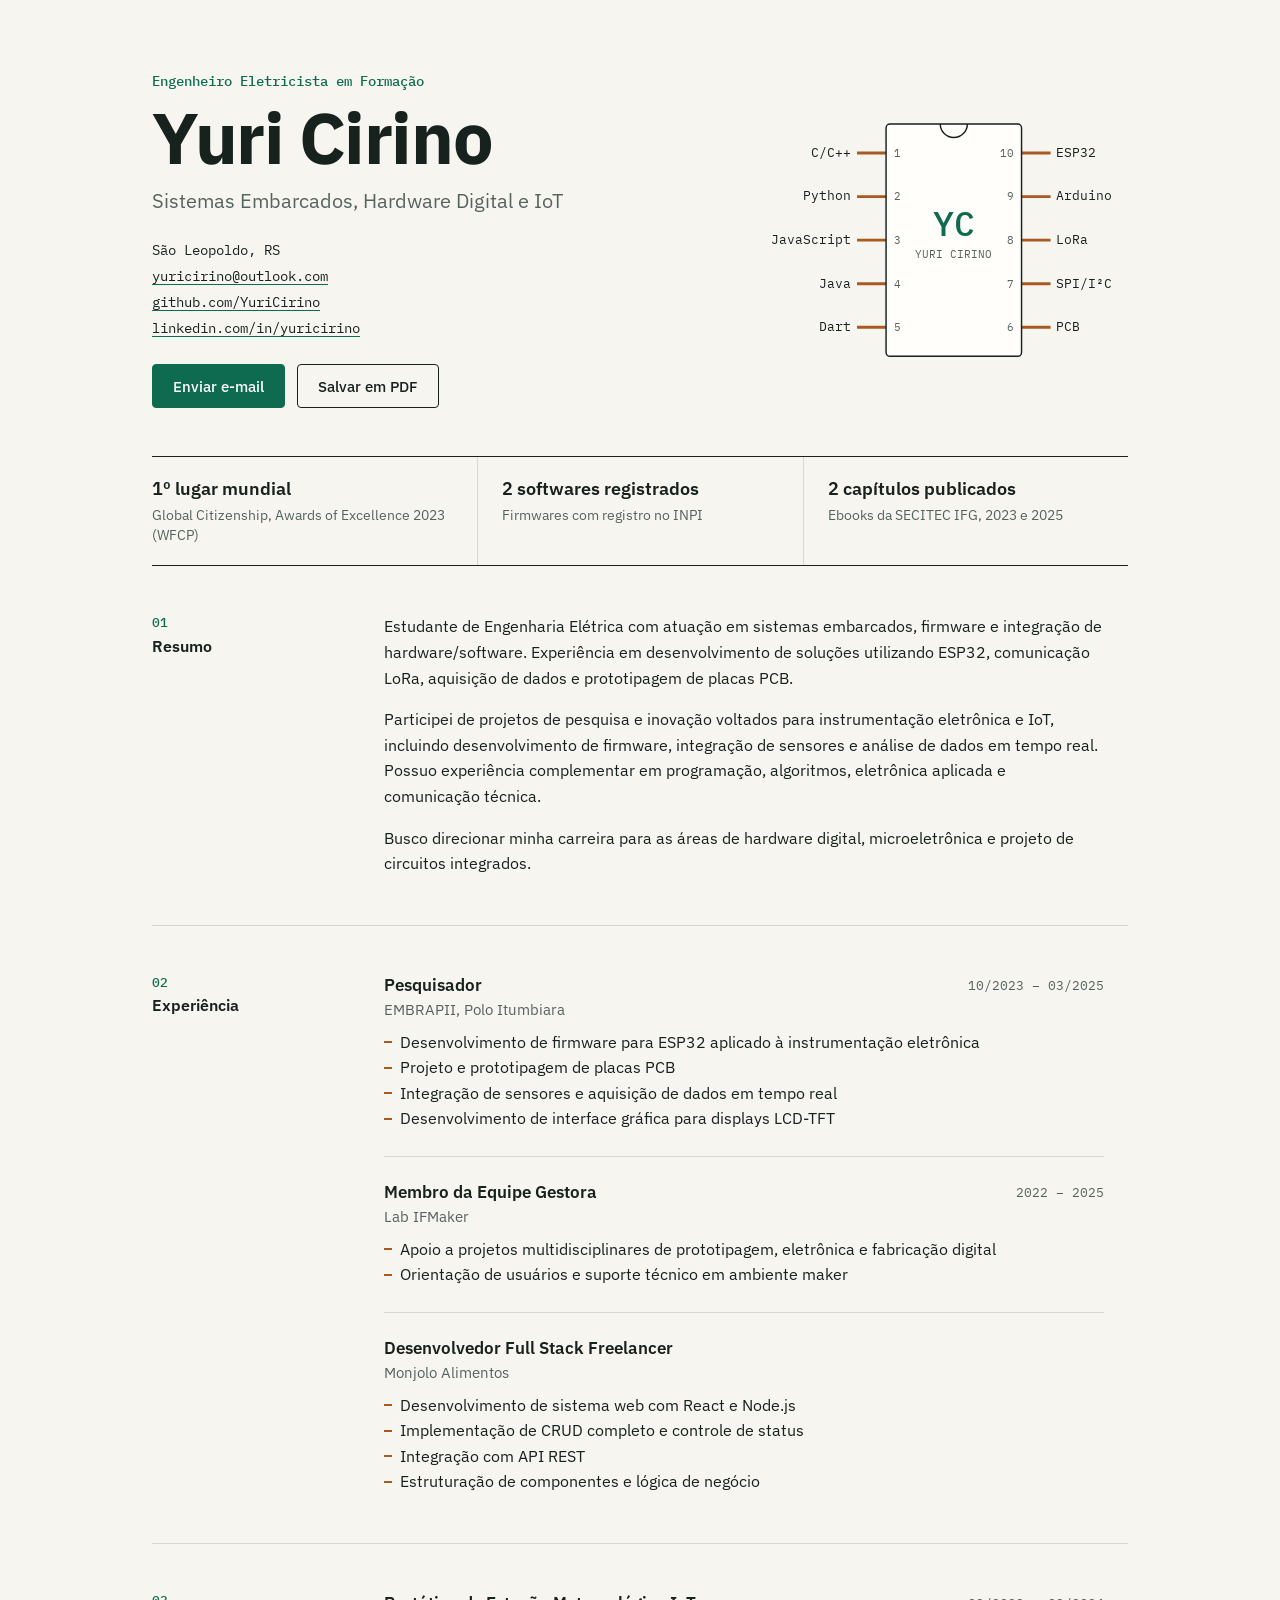
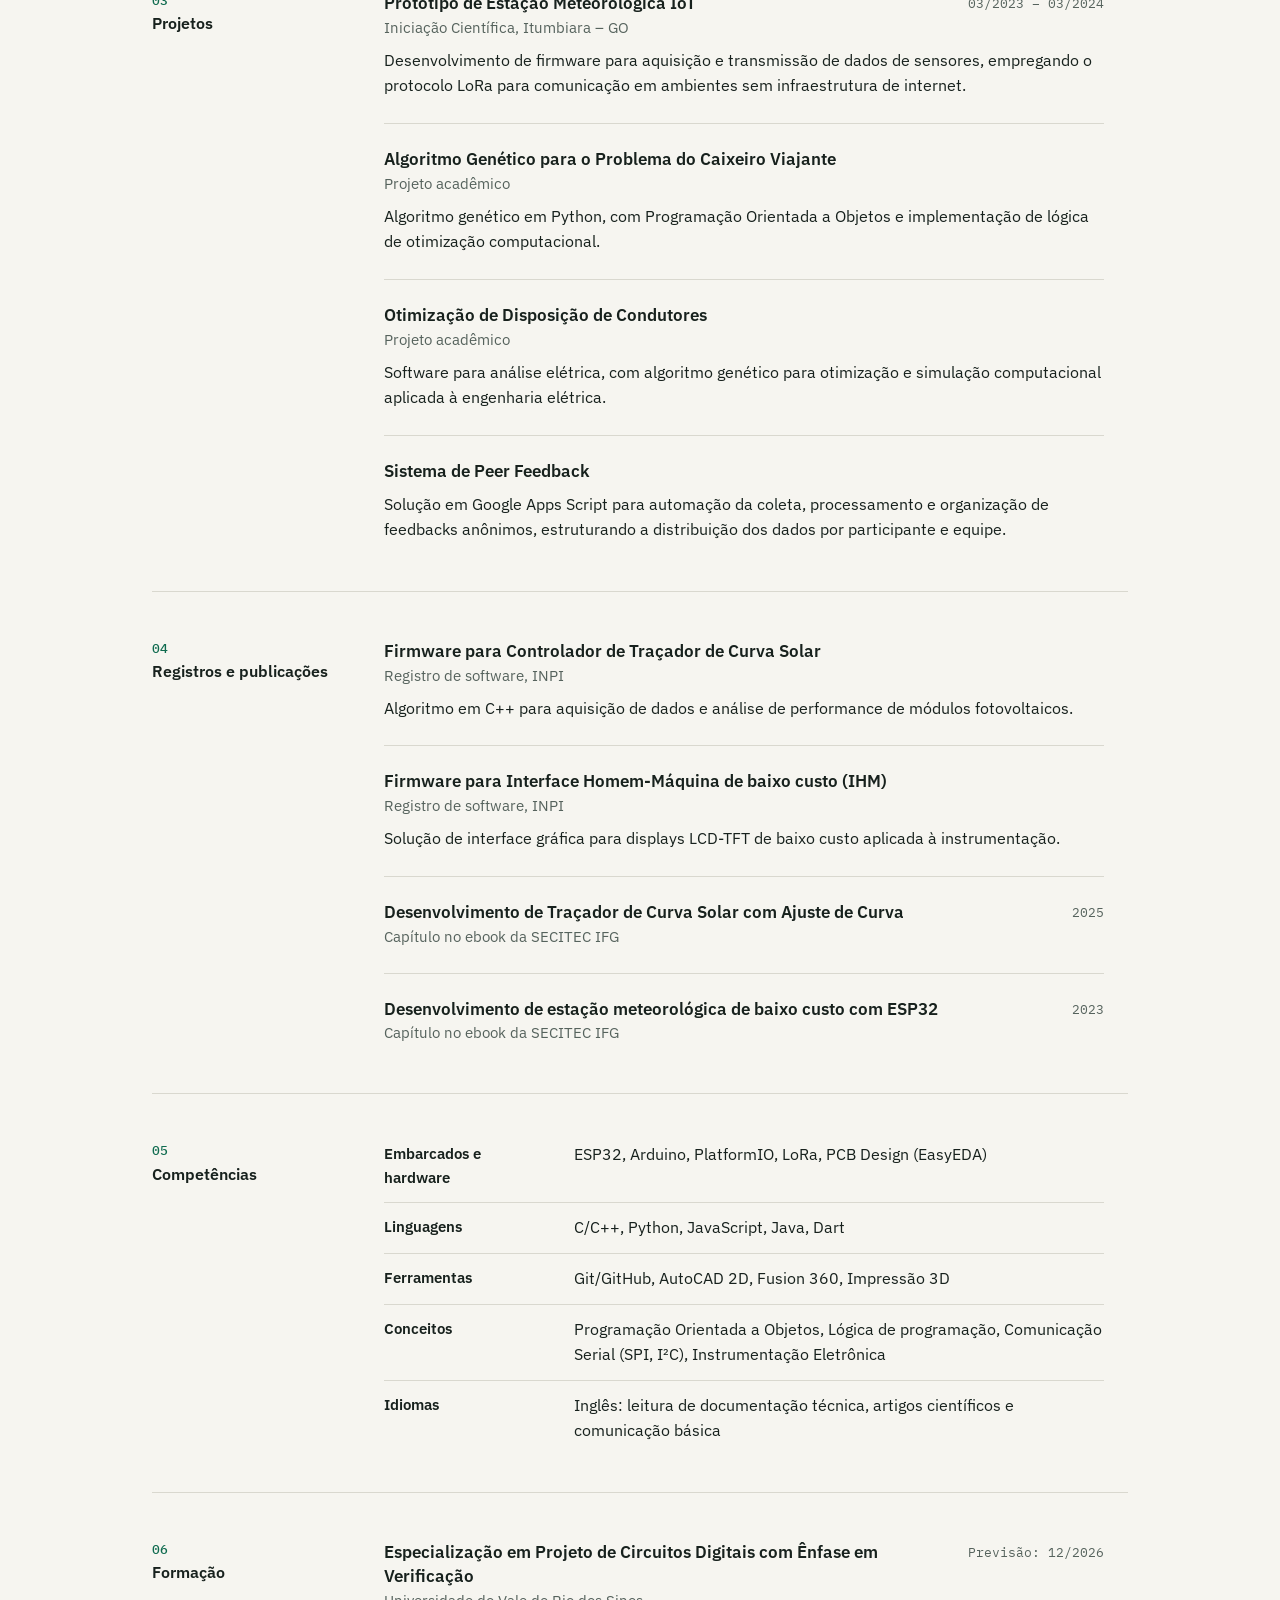
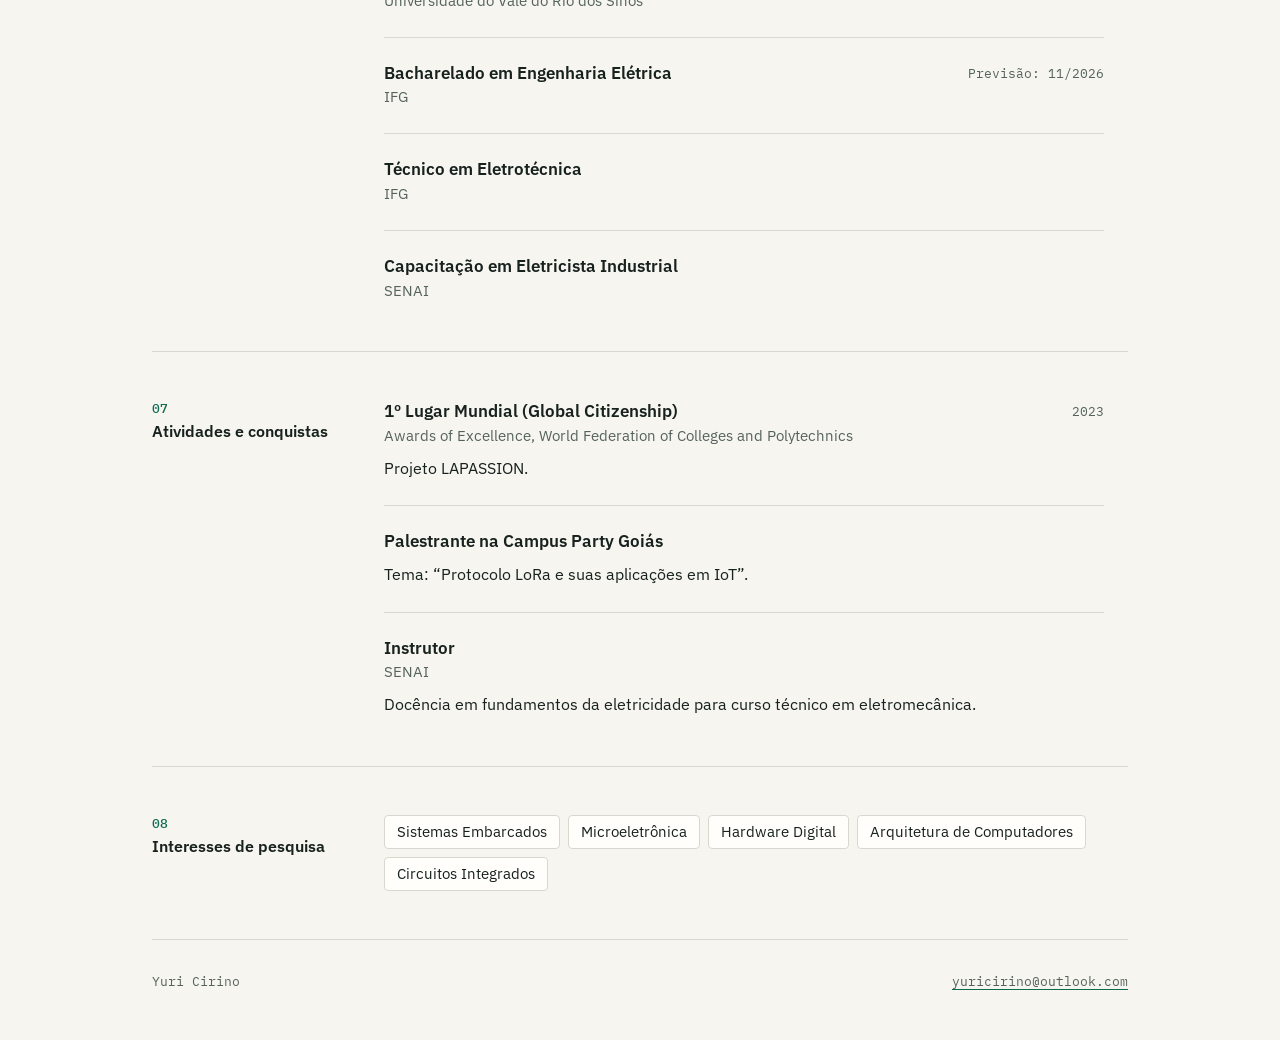
==== index.html @ 248b2b1c "Cria o currículo online Co-Authored-By: Claude Opus 5.5 <noreply@anthropic.com>" ====
<!doctype html>
<html lang="pt-BR">
<head>
  <meta charset="utf-8">
  <meta name="viewport" content="width=device-width, initial-scale=1">
  <title>Yuri Cirino | Sistemas Embarcados e Hardware Digital</title>
  <meta name="description" content="Currículo de Yuri Cirino, engenheiro eletricista em formação com atuação em sistemas embarcados, firmware, IoT e hardware digital.">
  <link rel="canonical" href="https://yuricirino.com.br/">
  <meta property="og:type" content="profile">
  <meta property="og:locale" content="pt_BR">
  <meta property="og:url" content="https://yuricirino.com.br/">
  <meta property="og:title" content="Yuri Cirino | Sistemas Embarcados e Hardware Digital">
  <meta property="og:description" content="Engenheiro eletricista em formação com atuação em sistemas embarcados, firmware, IoT e hardware digital.">
  <meta name="theme-color" content="#f6f5f0" media="(prefers-color-scheme: light)">
  <meta name="theme-color" content="#101614" media="(prefers-color-scheme: dark)">
  <link rel="icon" href="data:image/svg+xml,%3Csvg xmlns='http://www.w3.org/2000/svg' viewBox='0 0 32 32'%3E%3Crect width='32' height='32' rx='6' fill='%230f6b4f'/%3E%3Ctext x='16' y='22' font-family='monospace' font-size='16' font-weight='700' text-anchor='middle' fill='%23fff'%3EYC%3C/text%3E%3C/svg%3E">
  <link rel="preconnect" href="https://fonts.googleapis.com">
  <link rel="preconnect" href="https://fonts.gstatic.com" crossorigin>
  <link href="https://fonts.googleapis.com/css2?family=IBM+Plex+Mono:wght@400;500&family=IBM+Plex+Sans:wght@400;500;600;700&display=swap" rel="stylesheet">
  <link rel="stylesheet" href="styles.css">
  <script type="application/ld+json">
  {
    "@context": "https://schema.org",
    "@type": "Person",
    "name": "Yuri Cirino",
    "url": "https://yuricirino.com.br/",
    "email": "mailto:yuricirino@outlook.com",
    "jobTitle": "Engenheiro Eletricista em Formação",
    "address": { "@type": "PostalAddress", "addressLocality": "São Leopoldo", "addressRegion": "RS", "addressCountry": "BR" },
    "sameAs": ["https://github.com/YuriCirino", "https://www.linkedin.com/in/yuricirino/"],
    "knowsAbout": ["Sistemas Embarcados", "Firmware", "IoT", "Hardware Digital", "Microeletrônica"]
  }
  </script>
</head>
<body>
  <div class="page">
    <header class="hero">
      <div class="hero-text">
        <p class="eyebrow">Engenheiro Eletricista em Formação</p>
        <h1>Yuri Cirino</h1>
        <p class="focus">Sistemas Embarcados, Hardware Digital e IoT</p>
        <ul class="contact">
          <li>São Leopoldo, RS</li>
          <li><a href="mailto:yuricirino@outlook.com">yuricirino@outlook.com</a></li>
          <li><a href="https://github.com/YuriCirino">github.com/YuriCirino</a></li>
          <li><a href="https://www.linkedin.com/in/yuricirino/">linkedin.com/in/yuricirino</a></li>
        </ul>
        <div class="actions">
          <a class="btn btn-primary" href="mailto:yuricirino@outlook.com">Enviar e-mail</a>
          <button class="btn" type="button" onclick="window.print()">Salvar em PDF</button>
        </div>
      </div>

      <svg class="pinout" viewBox="-12 0 372 300" role="img" aria-label="Desenho de um circuito integrado cujos pinos são as principais tecnologias: C/C++, Python, JavaScript, Java, Dart, ESP32, Arduino, LoRa, SPI/I2C e PCB.">
        <g class="pins">
          <path d="M80 60h30M80 105h30M80 150h30M80 195h30M80 240h30M250 60h30M250 105h30M250 150h30M250 195h30M250 240h30"/>
        </g>
        <rect class="package" x="110" y="30" width="140" height="240" rx="4"/>
        <path class="notch" d="M166 30a14 14 0 0 0 28 0"/>
        <g class="pin-no">
          <text x="118" y="64">1</text><text x="118" y="109">2</text><text x="118" y="154">3</text><text x="118" y="199">4</text><text x="118" y="244">5</text>
          <text x="242" y="64" text-anchor="end">10</text><text x="242" y="109" text-anchor="end">9</text><text x="242" y="154" text-anchor="end">8</text><text x="242" y="199" text-anchor="end">7</text><text x="242" y="244" text-anchor="end">6</text>
        </g>
        <g class="pin-label" text-anchor="end">
          <text x="74" y="64">C/C++</text><text x="74" y="109">Python</text><text x="74" y="154">JavaScript</text><text x="74" y="199">Java</text><text x="74" y="244">Dart</text>
        </g>
        <g class="pin-label">
          <text x="286" y="64">ESP32</text><text x="286" y="109">Arduino</text><text x="286" y="154">LoRa</text><text x="286" y="199">SPI/I²C</text><text x="286" y="244">PCB</text>
        </g>
        <text class="chip-mark" x="180" y="146" text-anchor="middle">YC</text>
        <text class="chip-sub" x="180" y="168" text-anchor="middle">YURI CIRINO</text>
      </svg>
    </header>

    <ul class="highlights">
      <li><strong>1º lugar mundial</strong><span>Global Citizenship, Awards of Excellence 2023 (WFCP)</span></li>
      <li><strong>2 softwares registrados</strong><span>Firmwares com registro no INPI</span></li>
      <li><strong>2 capítulos publicados</strong><span>Ebooks da SECITEC IFG, 2023 e 2025</span></li>
    </ul>

    <main>
      <section>
        <h2><span>01</span>Resumo</h2>
        <div class="body prose">
          <p>Estudante de Engenharia Elétrica com atuação em sistemas embarcados, firmware e integração de hardware/software. Experiência em desenvolvimento de soluções utilizando ESP32, comunicação LoRa, aquisição de dados e prototipagem de placas PCB.</p>
          <p>Participei de projetos de pesquisa e inovação voltados para instrumentação eletrônica e IoT, incluindo desenvolvimento de firmware, integração de sensores e análise de dados em tempo real. Possuo experiência complementar em programação, algoritmos, eletrônica aplicada e comunicação técnica.</p>
          <p>Busco direcionar minha carreira para as áreas de hardware digital, microeletrônica e projeto de circuitos integrados.</p>
        </div>
      </section>

      <section>
        <h2><span>02</span>Experiência</h2>
        <div class="body">
          <article class="item">
            <div class="item-head"><h3>Pesquisador</h3><p class="org">EMBRAPII, Polo Itumbiara</p><time>10/2023 – 03/2025</time></div>
            <ul>
              <li>Desenvolvimento de firmware para ESP32 aplicado à instrumentação eletrônica</li>
              <li>Projeto e prototipagem de placas PCB</li>
              <li>Integração de sensores e aquisição de dados em tempo real</li>
              <li>Desenvolvimento de interface gráfica para displays LCD-TFT</li>
            </ul>
          </article>
          <article class="item">
            <div class="item-head"><h3>Membro da Equipe Gestora</h3><p class="org">Lab IFMaker</p><time>2022 – 2025</time></div>
            <ul>
              <li>Apoio a projetos multidisciplinares de prototipagem, eletrônica e fabricação digital</li>
              <li>Orientação de usuários e suporte técnico em ambiente maker</li>
            </ul>
          </article>
          <article class="item">
            <div class="item-head"><h3>Desenvolvedor Full Stack Freelancer</h3><p class="org">Monjolo Alimentos</p></div>
            <ul>
              <li>Desenvolvimento de sistema web com React e Node.js</li>
              <li>Implementação de CRUD completo e controle de status</li>
              <li>Integração com API REST</li>
              <li>Estruturação de componentes e lógica de negócio</li>
            </ul>
          </article>
        </div>
      </section>

      <section>
        <h2><span>03</span>Projetos</h2>
        <div class="body">
          <article class="item">
            <div class="item-head"><h3>Protótipo de Estação Meteorológica IoT</h3><p class="org">Iniciação Científica, Itumbiara – GO</p><time>03/2023 – 03/2024</time></div>
            <p>Desenvolvimento de firmware para aquisição e transmissão de dados de sensores, empregando o protocolo LoRa para comunicação em ambientes sem infraestrutura de internet.</p>
          </article>
          <article class="item">
            <div class="item-head"><h3>Algoritmo Genético para o Problema do Caixeiro Viajante</h3><p class="org">Projeto acadêmico</p></div>
            <p>Algoritmo genético em Python, com Programação Orientada a Objetos e implementação de lógica de otimização computacional.</p>
          </article>
          <article class="item">
            <div class="item-head"><h3>Otimização de Disposição de Condutores</h3><p class="org">Projeto acadêmico</p></div>
            <p>Software para análise elétrica, com algoritmo genético para otimização e simulação computacional aplicada à engenharia elétrica.</p>
          </article>
          <article class="item">
            <div class="item-head"><h3>Sistema de Peer Feedback</h3></div>
            <p>Solução em Google Apps Script para automação da coleta, processamento e organização de feedbacks anônimos, estruturando a distribuição dos dados por participante e equipe.</p>
          </article>
        </div>
      </section>

      <section>
        <h2><span>04</span>Registros e publicações</h2>
        <div class="body">
          <article class="item">
            <div class="item-head"><h3>Firmware para Controlador de Traçador de Curva Solar</h3><p class="org">Registro de software, INPI</p></div>
            <p>Algoritmo em C++ para aquisição de dados e análise de performance de módulos fotovoltaicos.</p>
          </article>
          <article class="item">
            <div class="item-head"><h3>Firmware para Interface Homem-Máquina de baixo custo (IHM)</h3><p class="org">Registro de software, INPI</p></div>
            <p>Solução de interface gráfica para displays LCD-TFT de baixo custo aplicada à instrumentação.</p>
          </article>
          <article class="item">
            <div class="item-head"><h3>Desenvolvimento de Traçador de Curva Solar com Ajuste de Curva</h3><p class="org">Capítulo no ebook da SECITEC IFG</p><time>2025</time></div>
          </article>
          <article class="item">
            <div class="item-head"><h3>Desenvolvimento de estação meteorológica de baixo custo com ESP32</h3><p class="org">Capítulo no ebook da SECITEC IFG</p><time>2023</time></div>
          </article>
        </div>
      </section>

      <section>
        <h2><span>05</span>Competências</h2>
        <div class="body">
          <table class="specs">
            <tbody>
              <tr><th scope="row">Embarcados e hardware</th><td>ESP32, Arduino, PlatformIO, LoRa, PCB Design (EasyEDA)</td></tr>
              <tr><th scope="row">Linguagens</th><td>C/C++, Python, JavaScript, Java, Dart</td></tr>
              <tr><th scope="row">Ferramentas</th><td>Git/GitHub, AutoCAD 2D, Fusion 360, Impressão 3D</td></tr>
              <tr><th scope="row">Conceitos</th><td>Programação Orientada a Objetos, Lógica de programação, Comunicação Serial (SPI, I²C), Instrumentação Eletrônica</td></tr>
              <tr><th scope="row">Idiomas</th><td>Inglês: leitura de documentação técnica, artigos científicos e comunicação básica</td></tr>
            </tbody>
          </table>
        </div>
      </section>

      <section>
        <h2><span>06</span>Formação</h2>
        <div class="body">
          <article class="item">
            <div class="item-head"><h3>Especialização em Projeto de Circuitos Digitais com Ênfase em Verificação</h3><p class="org">Universidade do Vale do Rio dos Sinos</p><time>Previsão: 12/2026</time></div>
          </article>
          <article class="item">
            <div class="item-head"><h3>Bacharelado em Engenharia Elétrica</h3><p class="org">IFG</p><time>Previsão: 11/2026</time></div>
          </article>
          <article class="item">
            <div class="item-head"><h3>Técnico em Eletrotécnica</h3><p class="org">IFG</p></div>
          </article>
          <article class="item">
            <div class="item-head"><h3>Capacitação em Eletricista Industrial</h3><p class="org">SENAI</p></div>
          </article>
        </div>
      </section>

      <section>
        <h2><span>07</span>Atividades e conquistas</h2>
        <div class="body">
          <article class="item">
            <div class="item-head"><h3>1º Lugar Mundial (Global Citizenship)</h3><p class="org">Awards of Excellence, World Federation of Colleges and Polytechnics</p><time>2023</time></div>
            <p>Projeto LAPASSION.</p>
          </article>
          <article class="item">
            <div class="item-head"><h3>Palestrante na Campus Party Goiás</h3></div>
            <p>Tema: “Protocolo LoRa e suas aplicações em IoT”.</p>
          </article>
          <article class="item">
            <div class="item-head"><h3>Instrutor</h3><p class="org">SENAI</p></div>
            <p>Docência em fundamentos da eletricidade para curso técnico em eletromecânica.</p>
          </article>
        </div>
      </section>

      <section>
        <h2><span>08</span>Interesses de pesquisa</h2>
        <div class="body">
          <ul class="tags">
            <li>Sistemas Embarcados</li>
            <li>Microeletrônica</li>
            <li>Hardware Digital</li>
            <li>Arquitetura de Computadores</li>
            <li>Circuitos Integrados</li>
          </ul>
        </div>
      </section>
    </main>

    <footer>
      <span>Yuri Cirino</span>
      <a href="mailto:yuricirino@outlook.com">yuricirino@outlook.com</a>
    </footer>
  </div>
</body>
</html>
---- styles.css ----
:root {
  color-scheme: light dark;
  --bg: #f6f5f0;
  --surface: #fffefa;
  --ink: #17211d;
  --muted: #56635d;
  --line: #d9d8cf;
  --accent: #0f6b4f;
  --accent-ink: #ffffff;
  --copper: #a85a22;
  --sans: "IBM Plex Sans", system-ui, -apple-system, "Segoe UI", sans-serif;
  --mono: "IBM Plex Mono", ui-monospace, Consolas, monospace;
}

@media (prefers-color-scheme: dark) {
  :root {
    --bg: #101614;
    --surface: #161e1b;
    --ink: #e7ece9;
    --muted: #9aa8a1;
    --line: #2b3632;
    --accent: #5ccfa3;
    --accent-ink: #08130f;
    --copper: #dd9c68;
  }
}

* { box-sizing: border-box; }

html { -webkit-text-size-adjust: 100%; }

body {
  margin: 0;
  background: var(--bg);
  color: var(--ink);
  font: 400 1rem/1.6 var(--sans);
}

a { color: inherit; text-underline-offset: 3px; text-decoration-color: var(--accent); }
a:hover { color: var(--accent); }
a:focus-visible, button:focus-visible { outline: 2px solid var(--accent); outline-offset: 2px; }

h1, h2, h3, p, ul { margin: 0; padding: 0; }
ul { list-style: none; }

.page {
  max-width: 1040px;
  margin: 0 auto;
  padding: 0 32px;
}

/* Cabeçalho */
.hero {
  display: grid;
  grid-template-columns: minmax(0, 1fr) 360px;
  gap: 48px;
  align-items: center;
  padding: 72px 0 48px;
}

.eyebrow {
  color: var(--accent);
  font: 500 .875rem/1.4 var(--mono);
}

h1 {
  margin-top: 8px;
  font-size: clamp(2.75rem, 7vw, 4.5rem);
  font-weight: 700;
  line-height: 1.05;
  letter-spacing: -.02em;
}

.focus {
  margin-top: 12px;
  color: var(--muted);
  font-size: 1.25rem;
  line-height: 1.4;
}

.contact {
  display: grid;
  gap: 2px;
  margin-top: 24px;
  font: 400 .875rem/1.7 var(--mono);
}

.contact a { overflow-wrap: anywhere; }

.actions {
  display: flex;
  flex-wrap: wrap;
  gap: 12px;
  margin-top: 24px;
}

.btn {
  display: inline-flex;
  align-items: center;
  min-height: 44px;
  padding: 0 20px;
  border: 1px solid var(--ink);
  border-radius: 4px;
  background: transparent;
  color: var(--ink);
  font: 500 .9375rem/1 var(--sans);
  text-decoration: none;
  cursor: pointer;
}

.btn:hover { border-color: var(--accent); color: var(--accent); }

.btn-primary {
  border-color: var(--accent);
  background: var(--accent);
  color: var(--accent-ink);
}

.btn-primary:hover { color: var(--accent-ink); opacity: .9; }

/* Pinagem */
.pinout { display: block; width: 100%; height: auto; }
.pinout text { font-family: var(--mono); }
.pins path { fill: none; stroke: var(--copper); stroke-width: 3; }
.package { fill: var(--surface); stroke: var(--ink); stroke-width: 1.5; }
.notch { fill: none; stroke: var(--ink); stroke-width: 1.5; }
.pin-no text { fill: var(--muted); font-size: 11px; }
.pin-label text { fill: var(--ink); font-size: 13px; }
.chip-mark { fill: var(--accent); font-size: 36px; font-weight: 500; }
.chip-sub { fill: var(--muted); font-size: 11px; }

/* Destaques */
.highlights {
  display: grid;
  grid-template-columns: repeat(3, 1fr);
  border-block: 1px solid var(--ink);
}

.highlights li {
  display: grid;
  align-content: start;
  gap: 4px;
  padding: 20px 24px;
  border-left: 1px solid var(--line);
}

.highlights li:first-child { padding-left: 0; border-left: 0; }
.highlights strong { font-size: 1.125rem; font-weight: 600; line-height: 1.3; }
.highlights span { color: var(--muted); font-size: .875rem; line-height: 1.45; }

/* Seções */
section {
  display: grid;
  grid-template-columns: 200px minmax(0, 1fr);
  gap: 32px;
  padding: 48px 0;
  border-bottom: 1px solid var(--line);
}

h2 {
  font-size: 1rem;
  font-weight: 600;
  line-height: 1.4;
}

h2 span {
  display: block;
  margin-bottom: 2px;
  color: var(--accent);
  font: 500 .8125rem/1.4 var(--mono);
}

.body { max-width: 720px; }
.prose { display: grid; gap: 16px; }

.item + .item {
  margin-top: 24px;
  padding-top: 24px;
  border-top: 1px solid var(--line);
}

.item-head {
  display: grid;
  grid-template-columns: minmax(0, 1fr) auto;
  column-gap: 24px;
}

h3 { font-size: 1.0625rem; font-weight: 600; line-height: 1.4; }
.org { grid-column: 1; color: var(--muted); font-size: .9375rem; }

time {
  grid-column: 2;
  grid-row: 1;
  color: var(--muted);
  font: 400 .8125rem/1.8 var(--mono);
  white-space: nowrap;
}

.item-head + p, .item-head + ul { margin-top: 8px; }

.item ul li {
  position: relative;
  padding-left: 16px;
}

.item ul li::before {
  content: "";
  position: absolute;
  top: .72em;
  left: 0;
  width: 8px;
  height: 2px;
  background: var(--copper);
}

/* Competências */
.specs { width: 100%; border-collapse: collapse; }

.specs th, .specs td {
  padding: 12px 0;
  border-bottom: 1px solid var(--line);
  text-align: left;
  vertical-align: top;
}

.specs tr:first-child th, .specs tr:first-child td { padding-top: 0; }
.specs tr:last-child th, .specs tr:last-child td { padding-bottom: 0; border-bottom: 0; }
.specs th { width: 190px; padding-right: 24px; font-size: .9375rem; font-weight: 600; }

.tags { display: flex; flex-wrap: wrap; gap: 8px; }

.tags li {
  padding: 4px 12px;
  border: 1px solid var(--line);
  border-radius: 4px;
  background: var(--surface);
  font-size: .9375rem;
}

footer {
  display: flex;
  flex-wrap: wrap;
  justify-content: space-between;
  gap: 8px 24px;
  padding: 32px 0 48px;
  color: var(--muted);
  font: 400 .8125rem/1.5 var(--mono);
}

/* Telas menores */
@media (max-width: 860px) {
  .hero { grid-template-columns: 1fr; gap: 32px; padding-top: 48px; }
  .pinout { max-width: 400px; }
  section { grid-template-columns: 1fr; gap: 16px; padding: 36px 0; }
  .body { max-width: none; }
  h2 { font-size: 1.125rem; }
}

@media (max-width: 600px) {
  .page { padding: 0 16px; }
  .highlights { grid-template-columns: 1fr; }
  .highlights li, .highlights li:first-child { padding: 16px 0; border-left: 0; }
  .highlights li + li { border-top: 1px solid var(--line); }
  .item-head { grid-template-columns: minmax(0, 1fr); }
  time { grid-column: 1; grid-row: auto; }
  .specs th, .specs td { display: block; width: auto; padding: 0; border: 0; }
  .specs tr { display: block; padding: 12px 0; border-bottom: 1px solid var(--line); }
  .specs tr:first-child { padding-top: 0; }
  .specs tr:last-child { padding-bottom: 0; border-bottom: 0; }
}

/* Versão em PDF */
@media print {
  @page { margin: 14mm; }

  :root {
    color-scheme: light;
    --bg: #fff;
    --surface: #fff;
    --ink: #111;
    --muted: #444;
    --line: #ccc;
    --accent: #0f6b4f;
    --copper: #a85a22;
  }

  body { font-size: 10pt; line-height: 1.45; }
  .page { max-width: none; padding: 0; }
  .pinout, .actions, footer { display: none; }
  .hero { display: block; padding: 0 0 12px; }
  h1 { font-size: 26pt; }
  .focus { font-size: 12pt; margin-top: 4px; }
  .contact { display: flex; flex-wrap: wrap; gap: 0 16px; margin-top: 8px; font-size: 9pt; }
  .contact a { text-decoration: none; }
  .highlights li { padding: 8px 12px; }
  section { grid-template-columns: 110px minmax(0, 1fr); gap: 12px; padding: 12px 0; }
  .body { max-width: none; }
  h2 { font-size: 10pt; }
  h3 { font-size: 10.5pt; }
  .org, .highlights span, .specs th { font-size: 9.5pt; }
  .highlights strong { font-size: 10.5pt; }
  .item + .item { margin-top: 8px; padding-top: 8px; }
  .item, .specs tr, .highlights { break-inside: avoid; }
  h2 { break-after: avoid; }
  .specs th, .specs td { padding: 4px 16px 4px 0; }
  .specs th { width: 130px; }
  .tags li { padding: 2px 8px; font-size: 9pt; }
}
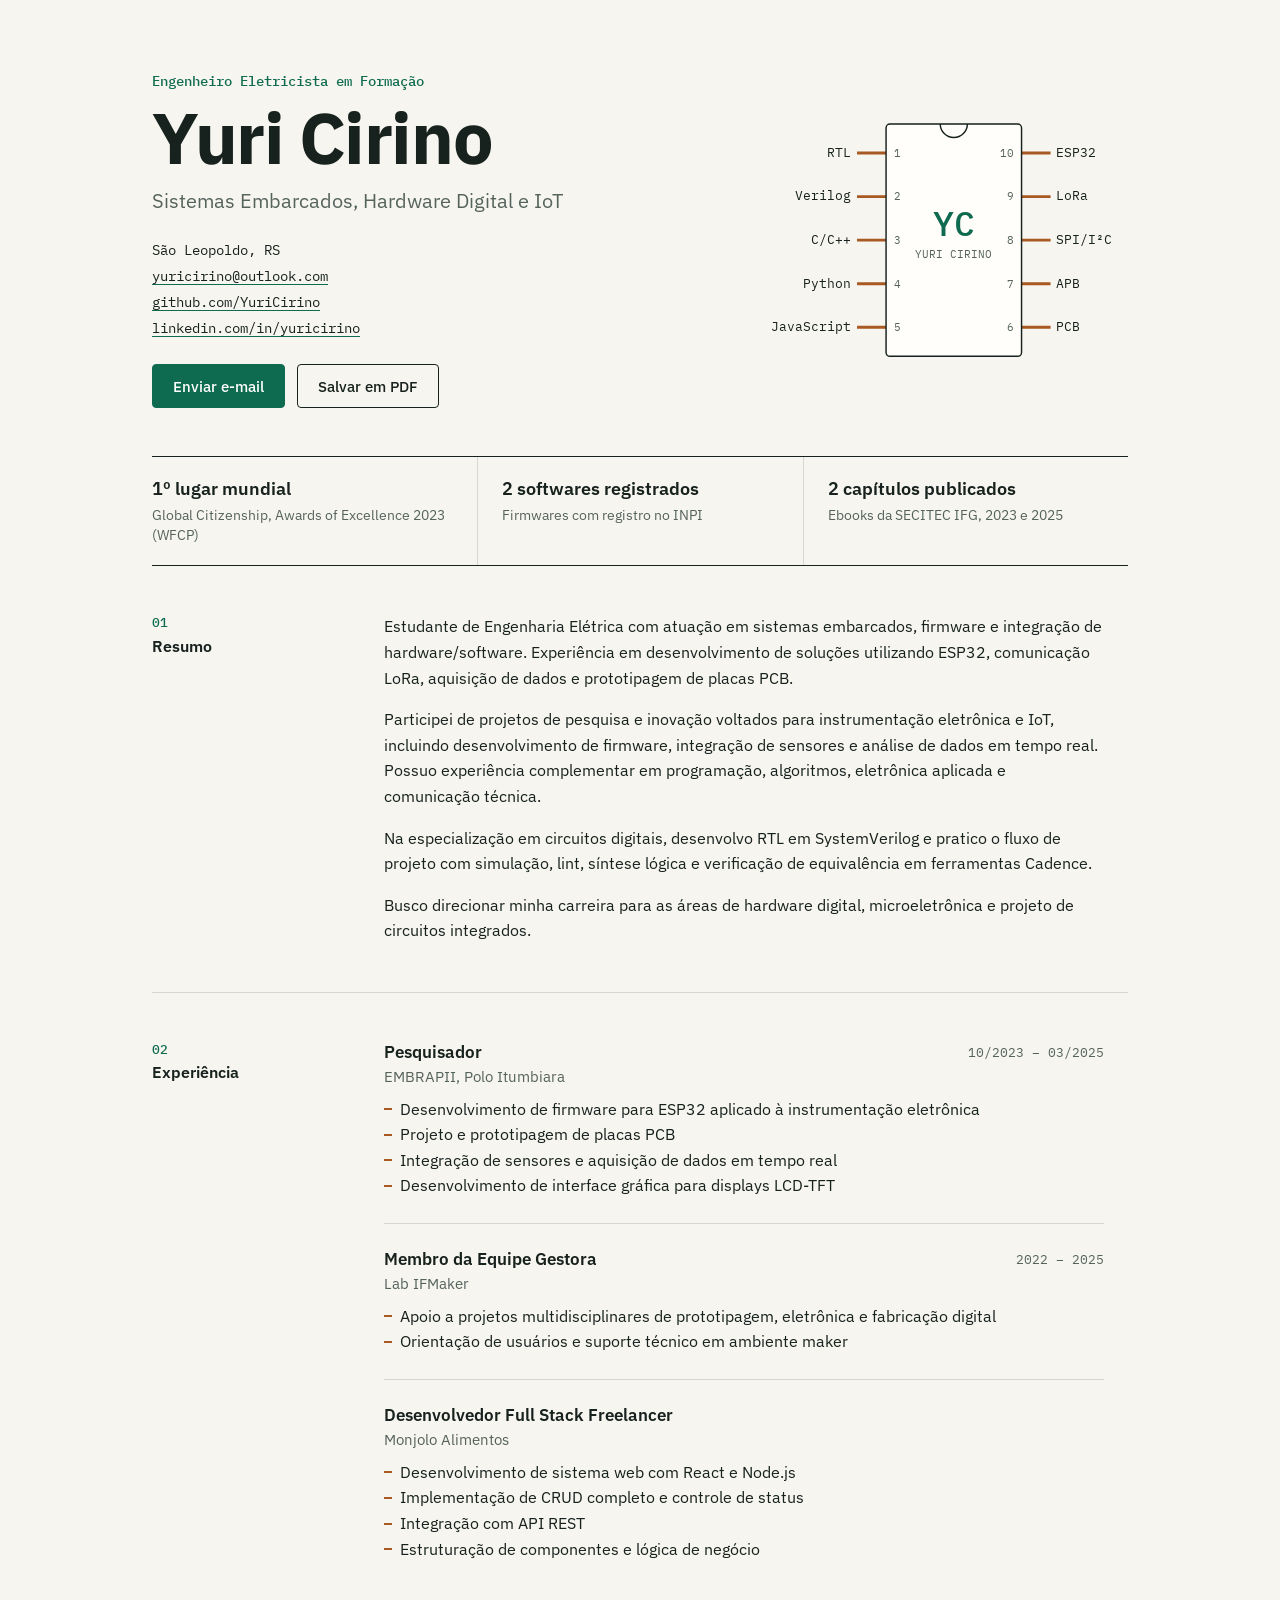
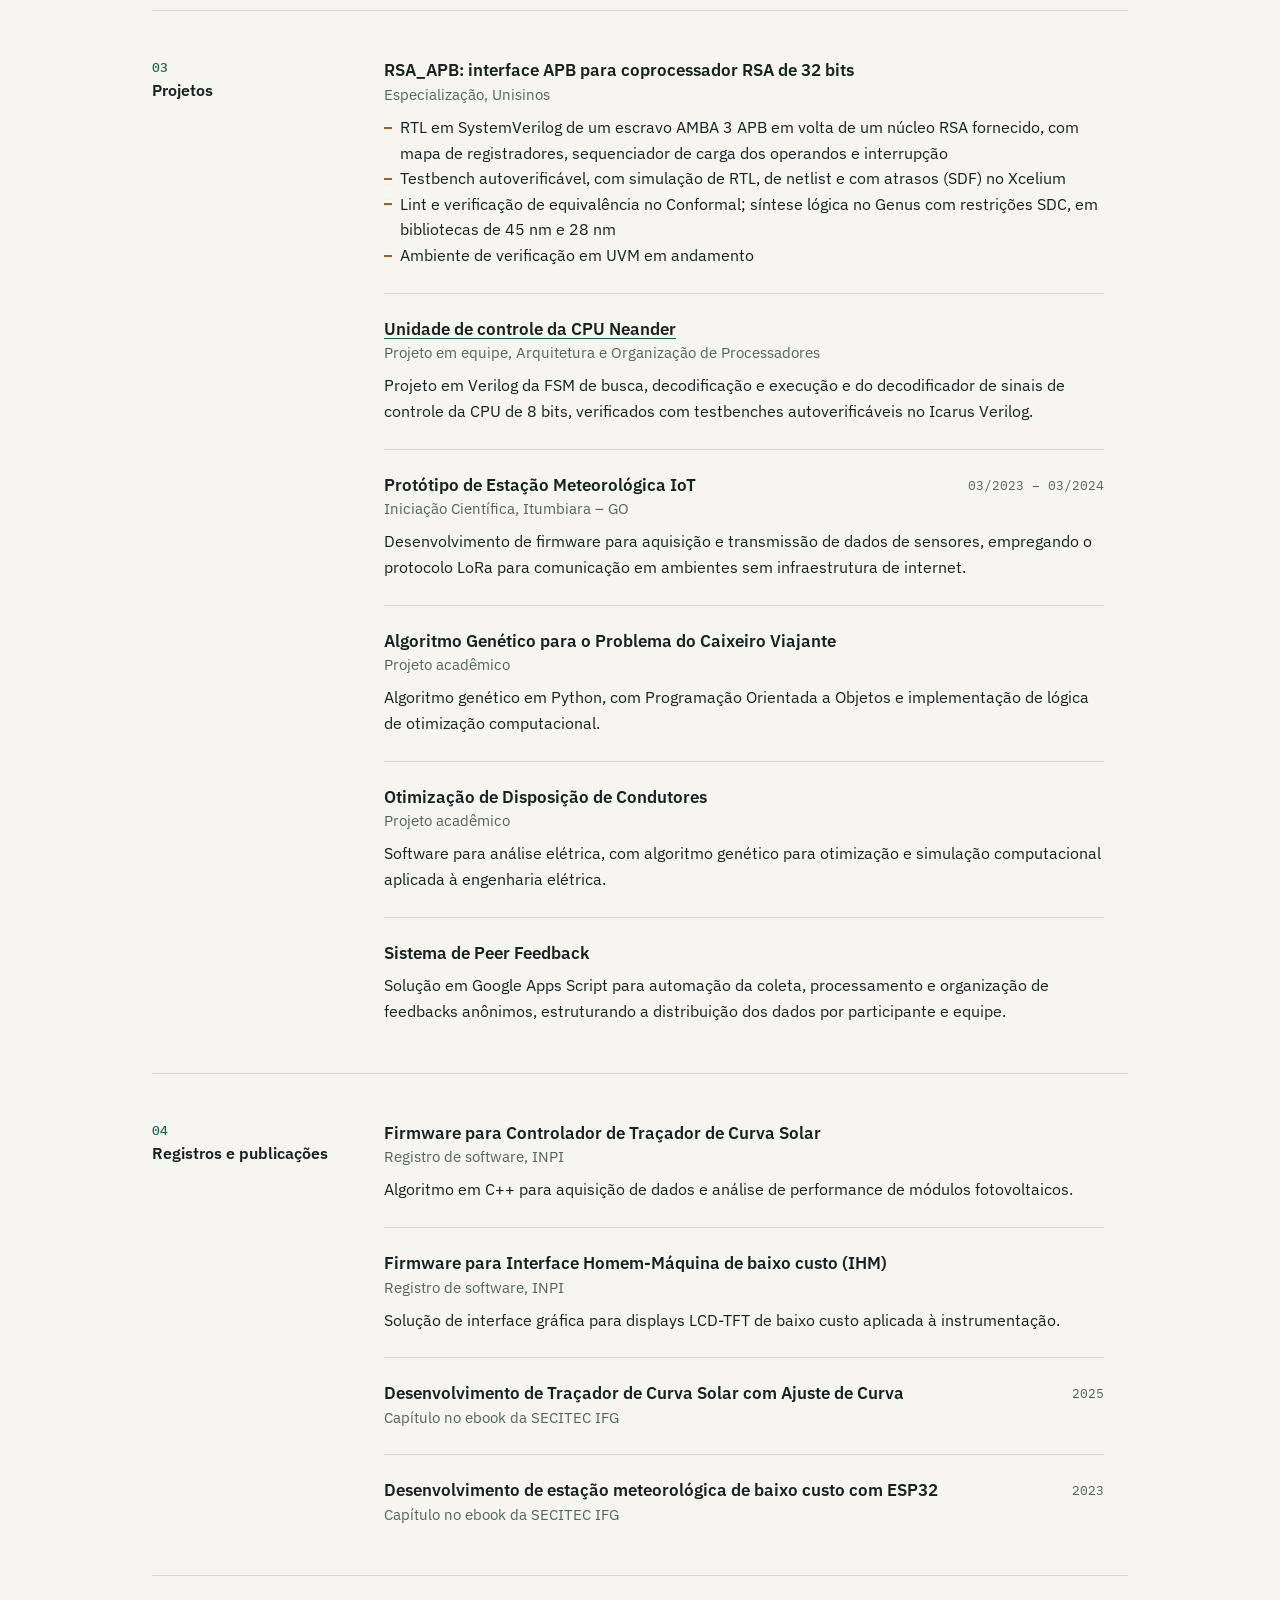
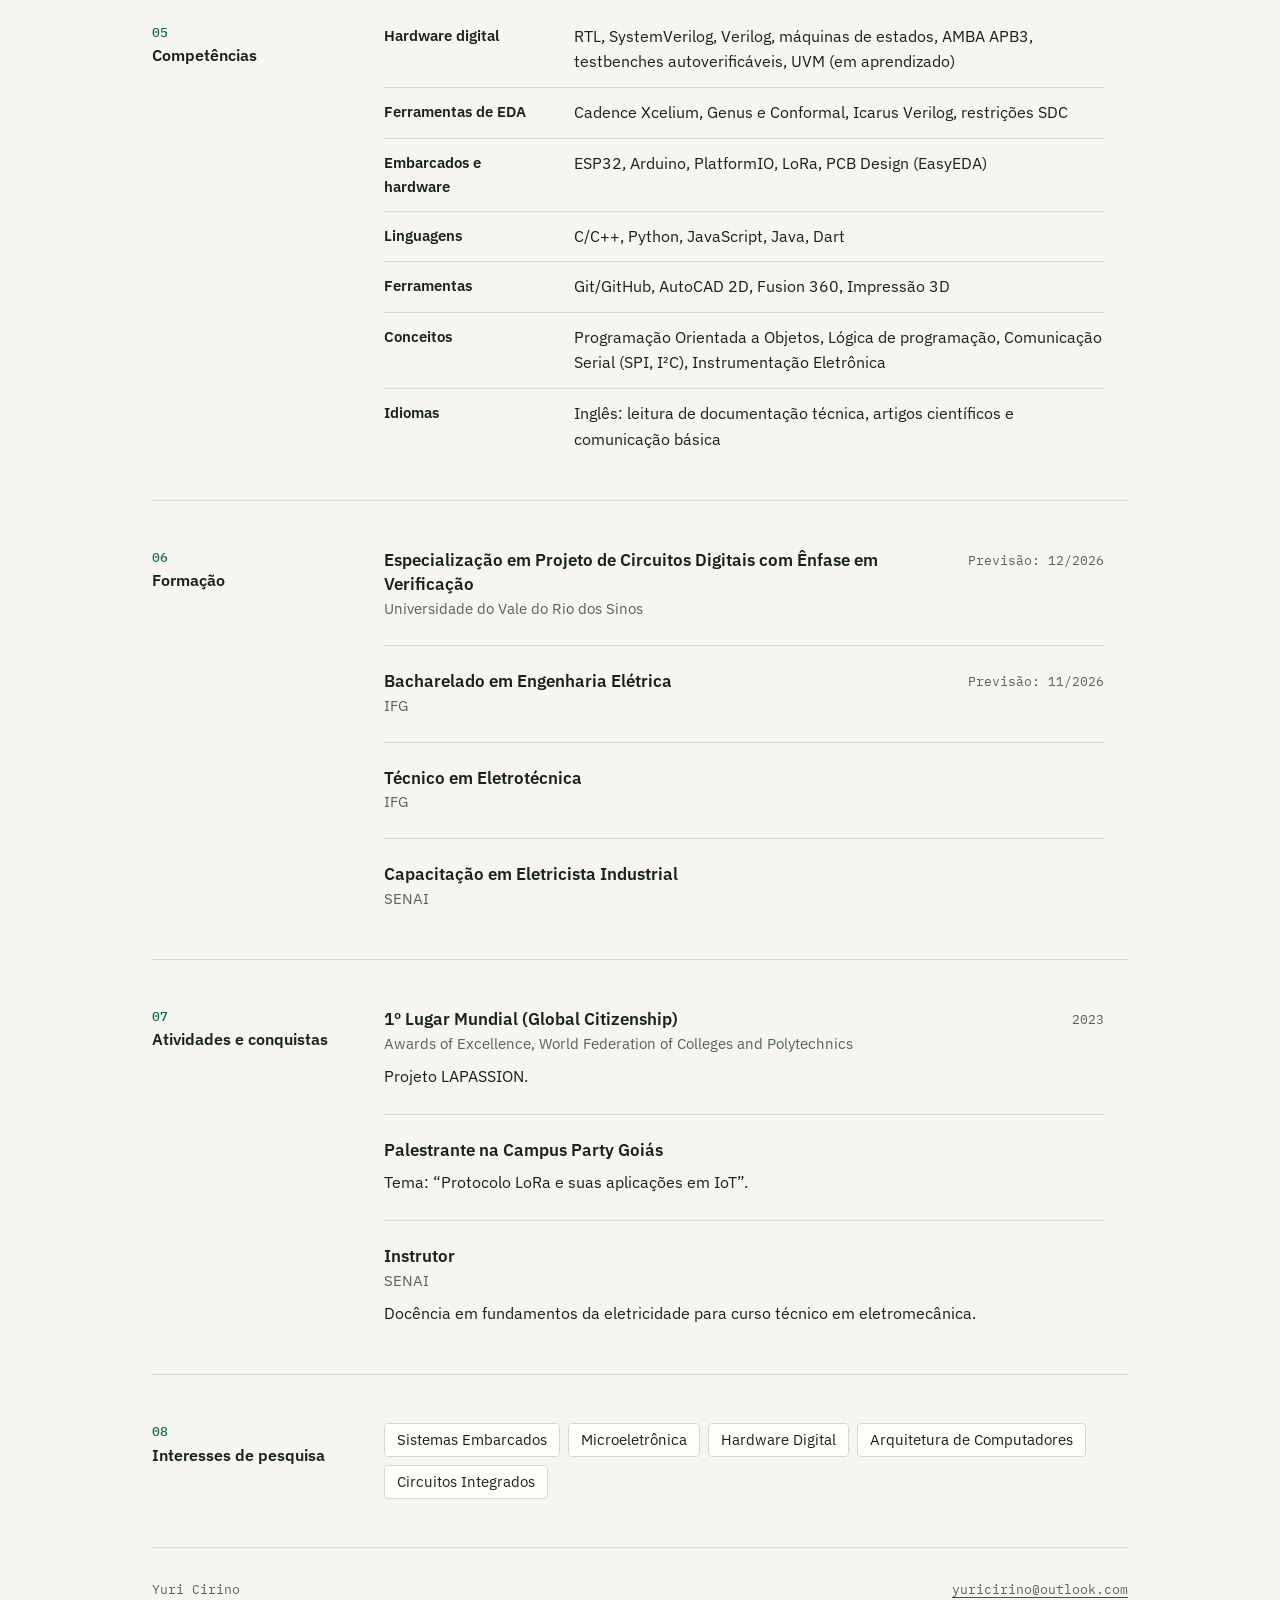
==== commit 6dc65c07: "Adiciona RTL, SystemVerilog e projetos de hardware digital Co-Authored-By: Claude Opus 5.5 <noreply@" ====
--- a/index.html
+++ b/index.html
@@ -4,13 +4,18 @@
   <meta charset="utf-8">
   <meta name="viewport" content="width=device-width, initial-scale=1">
   <title>Yuri Cirino | Sistemas Embarcados e Hardware Digital</title>
-  <meta name="description" content="Currículo de Yuri Cirino, engenheiro eletricista em formação com atuação em sistemas embarcados, firmware, IoT e hardware digital.">
+  <meta name="description" content="Currículo de Yuri Cirino, engenheiro eletricista em formação: hardware digital (RTL, SystemVerilog), sistemas embarcados, firmware e IoT.">
   <link rel="canonical" href="https://yuricirino.com.br/">
   <meta property="og:type" content="profile">
   <meta property="og:locale" content="pt_BR">
   <meta property="og:url" content="https://yuricirino.com.br/">
   <meta property="og:title" content="Yuri Cirino | Sistemas Embarcados e Hardware Digital">
-  <meta property="og:description" content="Engenheiro eletricista em formação com atuação em sistemas embarcados, firmware, IoT e hardware digital.">
+  <meta property="og:description" content="Engenheiro eletricista em formação: hardware digital (RTL, SystemVerilog), sistemas embarcados, firmware e IoT.">
+  <meta property="og:image" content="https://yuricirino.com.br/og-image.png">
+  <meta property="og:image:width" content="1200">
+  <meta property="og:image:height" content="630">
+  <meta property="og:image:alt" content="Yuri Cirino, engenheiro eletricista em formação: sistemas embarcados, hardware digital e IoT.">
+  <meta name="twitter:card" content="summary_large_image">
   <meta name="theme-color" content="#f6f5f0" media="(prefers-color-scheme: light)">
   <meta name="theme-color" content="#101614" media="(prefers-color-scheme: dark)">
   <link rel="icon" href="data:image/svg+xml,%3Csvg xmlns='http://www.w3.org/2000/svg' viewBox='0 0 32 32'%3E%3Crect width='32' height='32' rx='6' fill='%230f6b4f'/%3E%3Ctext x='16' y='22' font-family='monospace' font-size='16' font-weight='700' text-anchor='middle' fill='%23fff'%3EYC%3C/text%3E%3C/svg%3E">
@@ -28,7 +33,7 @@
     "jobTitle": "Engenheiro Eletricista em Formação",
     "address": { "@type": "PostalAddress", "addressLocality": "São Leopoldo", "addressRegion": "RS", "addressCountry": "BR" },
     "sameAs": ["https://github.com/YuriCirino", "https://www.linkedin.com/in/yuricirino/"],
-    "knowsAbout": ["Sistemas Embarcados", "Firmware", "IoT", "Hardware Digital", "Microeletrônica"]
+    "knowsAbout": ["Hardware Digital", "RTL", "SystemVerilog", "Verilog", "Sistemas Embarcados", "Firmware", "IoT", "Microeletrônica"]
   }
   </script>
 </head>
@@ -51,7 +56,7 @@
         </div>
       </div>
 
-      <svg class="pinout" viewBox="-12 0 372 300" role="img" aria-label="Desenho de um circuito integrado cujos pinos são as principais tecnologias: C/C++, Python, JavaScript, Java, Dart, ESP32, Arduino, LoRa, SPI/I2C e PCB.">
+      <svg class="pinout" viewBox="-12 0 372 300" role="img" aria-label="Desenho de um circuito integrado cujos pinos são as principais tecnologias: RTL, Verilog, C/C++, Python, JavaScript, ESP32, LoRa, SPI/I2C, APB e PCB.">
         <g class="pins">
           <path d="M80 60h30M80 105h30M80 150h30M80 195h30M80 240h30M250 60h30M250 105h30M250 150h30M250 195h30M250 240h30"/>
         </g>
@@ -62,10 +67,10 @@
           <text x="242" y="64" text-anchor="end">10</text><text x="242" y="109" text-anchor="end">9</text><text x="242" y="154" text-anchor="end">8</text><text x="242" y="199" text-anchor="end">7</text><text x="242" y="244" text-anchor="end">6</text>
         </g>
         <g class="pin-label" text-anchor="end">
-          <text x="74" y="64">C/C++</text><text x="74" y="109">Python</text><text x="74" y="154">JavaScript</text><text x="74" y="199">Java</text><text x="74" y="244">Dart</text>
+          <text x="74" y="64">RTL</text><text x="74" y="109">Verilog</text><text x="74" y="154">C/C++</text><text x="74" y="199">Python</text><text x="74" y="244">JavaScript</text>
         </g>
         <g class="pin-label">
-          <text x="286" y="64">ESP32</text><text x="286" y="109">Arduino</text><text x="286" y="154">LoRa</text><text x="286" y="199">SPI/I²C</text><text x="286" y="244">PCB</text>
+          <text x="286" y="64">ESP32</text><text x="286" y="109">LoRa</text><text x="286" y="154">SPI/I²C</text><text x="286" y="199">APB</text><text x="286" y="244">PCB</text>
         </g>
         <text class="chip-mark" x="180" y="146" text-anchor="middle">YC</text>
         <text class="chip-sub" x="180" y="168" text-anchor="middle">YURI CIRINO</text>
@@ -84,6 +89,7 @@
         <div class="body prose">
           <p>Estudante de Engenharia Elétrica com atuação em sistemas embarcados, firmware e integração de hardware/software. Experiência em desenvolvimento de soluções utilizando ESP32, comunicação LoRa, aquisição de dados e prototipagem de placas PCB.</p>
           <p>Participei de projetos de pesquisa e inovação voltados para instrumentação eletrônica e IoT, incluindo desenvolvimento de firmware, integração de sensores e análise de dados em tempo real. Possuo experiência complementar em programação, algoritmos, eletrônica aplicada e comunicação técnica.</p>
+          <p>Na especialização em circuitos digitais, desenvolvo RTL em SystemVerilog e pratico o fluxo de projeto com simulação, lint, síntese lógica e verificação de equivalência em ferramentas Cadence.</p>
           <p>Busco direcionar minha carreira para as áreas de hardware digital, microeletrônica e projeto de circuitos integrados.</p>
         </div>
       </section>
@@ -123,6 +129,19 @@
         <h2><span>03</span>Projetos</h2>
         <div class="body">
           <article class="item">
+            <div class="item-head"><h3>RSA_APB: interface APB para coprocessador RSA de 32 bits</h3><p class="org">Especialização, Unisinos</p></div>
+            <ul>
+              <li>RTL em SystemVerilog de um escravo AMBA 3 APB em volta de um núcleo RSA fornecido, com mapa de registradores, sequenciador de carga dos operandos e interrupção</li>
+              <li>Testbench autoverificável, com simulação de RTL, de netlist e com atrasos (SDF) no Xcelium</li>
+              <li>Lint e verificação de equivalência no Conformal; síntese lógica no Genus com restrições SDC, em bibliotecas de 45 nm e 28 nm</li>
+              <li>Ambiente de verificação em UVM em andamento</li>
+            </ul>
+          </article>
+          <article class="item">
+            <div class="item-head"><h3><a href="https://github.com/YuriCirino/neander-unitcontrol-fsm">Unidade de controle da CPU Neander</a></h3><p class="org">Projeto em equipe, Arquitetura e Organização de Processadores</p></div>
+            <p>Projeto em Verilog da FSM de busca, decodificação e execução e do decodificador de sinais de controle da CPU de 8 bits, verificados com testbenches autoverificáveis no Icarus Verilog.</p>
+          </article>
+          <article class="item">
             <div class="item-head"><h3>Protótipo de Estação Meteorológica IoT</h3><p class="org">Iniciação Científica, Itumbiara – GO</p><time>03/2023 – 03/2024</time></div>
             <p>Desenvolvimento de firmware para aquisição e transmissão de dados de sensores, empregando o protocolo LoRa para comunicação em ambientes sem infraestrutura de internet.</p>
           </article>
@@ -166,6 +185,8 @@
         <div class="body">
           <table class="specs">
             <tbody>
+              <tr><th scope="row">Hardware digital</th><td>RTL, SystemVerilog, Verilog, máquinas de estados, AMBA APB3, testbenches autoverificáveis, UVM (em aprendizado)</td></tr>
+              <tr><th scope="row">Ferramentas de EDA</th><td>Cadence Xcelium, Genus e Conformal, Icarus Verilog, restrições SDC</td></tr>
               <tr><th scope="row">Embarcados e hardware</th><td>ESP32, Arduino, PlatformIO, LoRa, PCB Design (EasyEDA)</td></tr>
               <tr><th scope="row">Linguagens</th><td>C/C++, Python, JavaScript, Java, Dart</td></tr>
               <tr><th scope="row">Ferramentas</th><td>Git/GitHub, AutoCAD 2D, Fusion 360, Impressão 3D</td></tr>
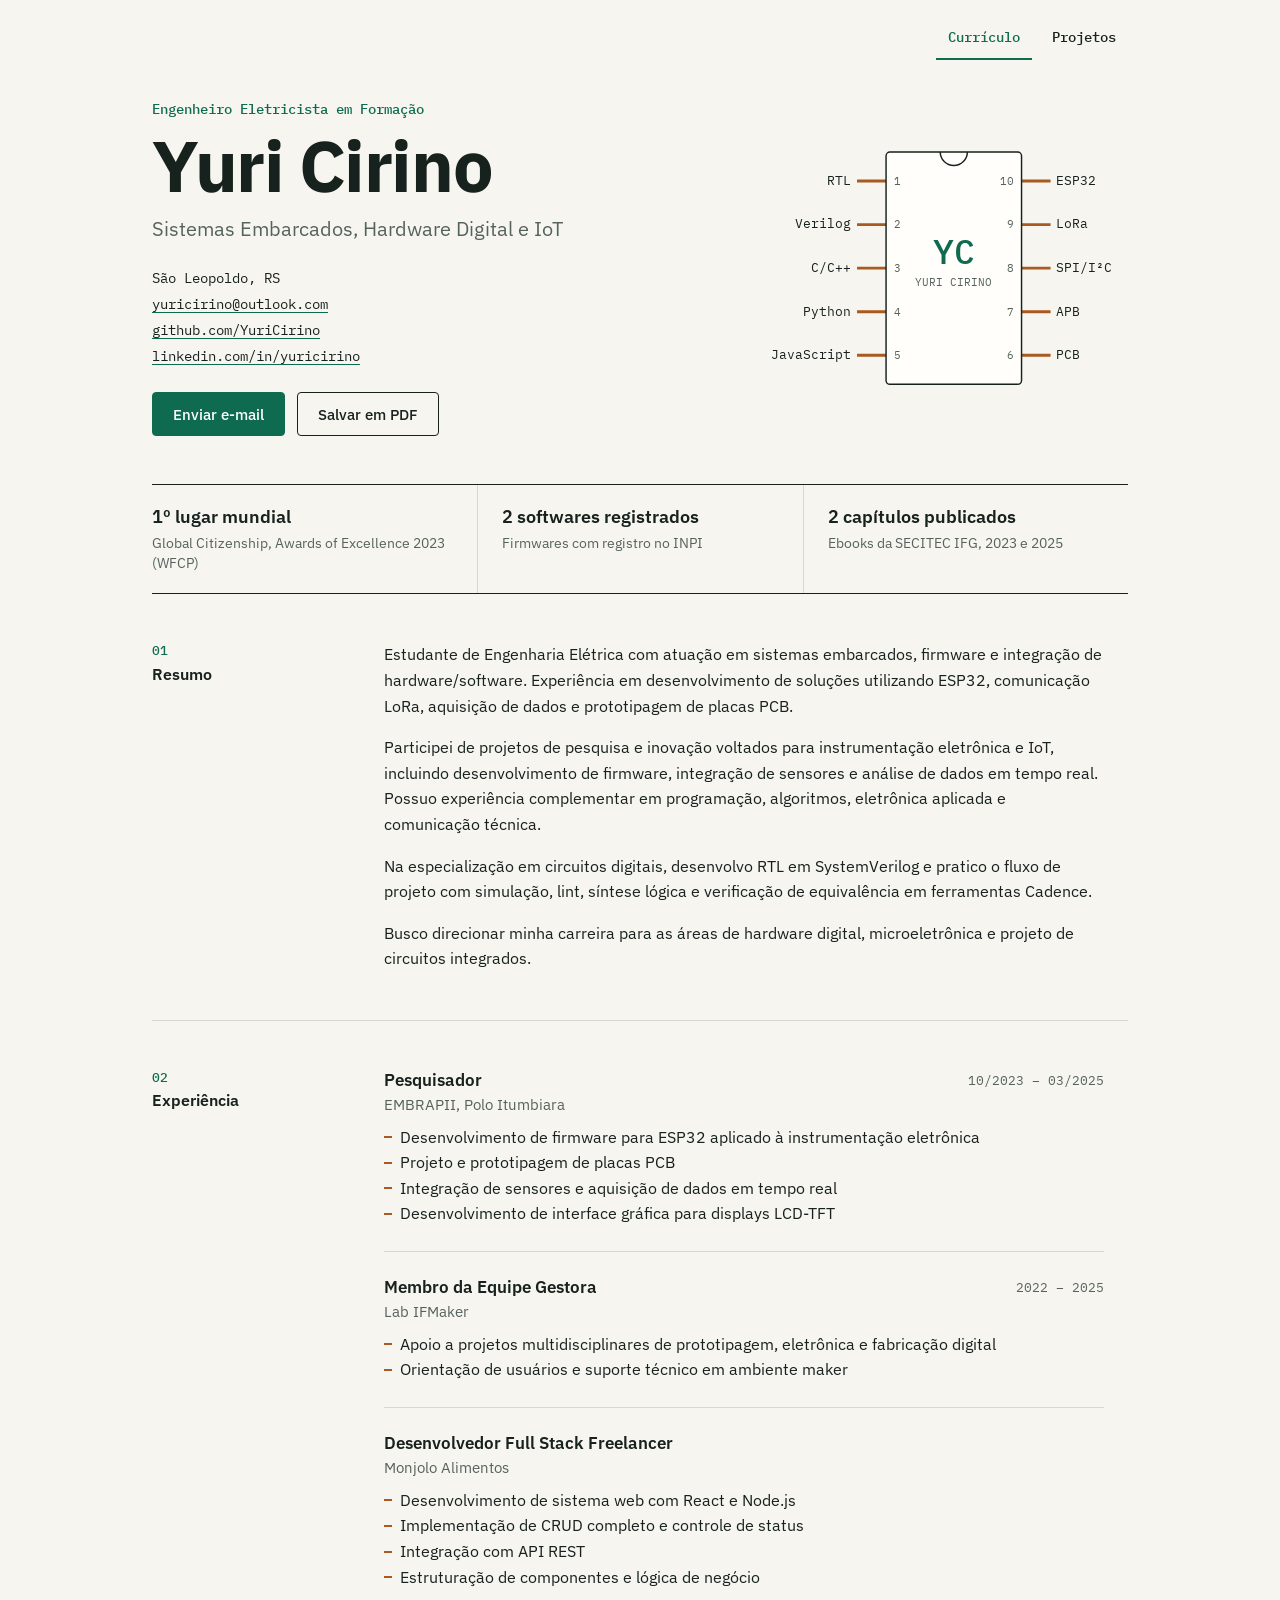
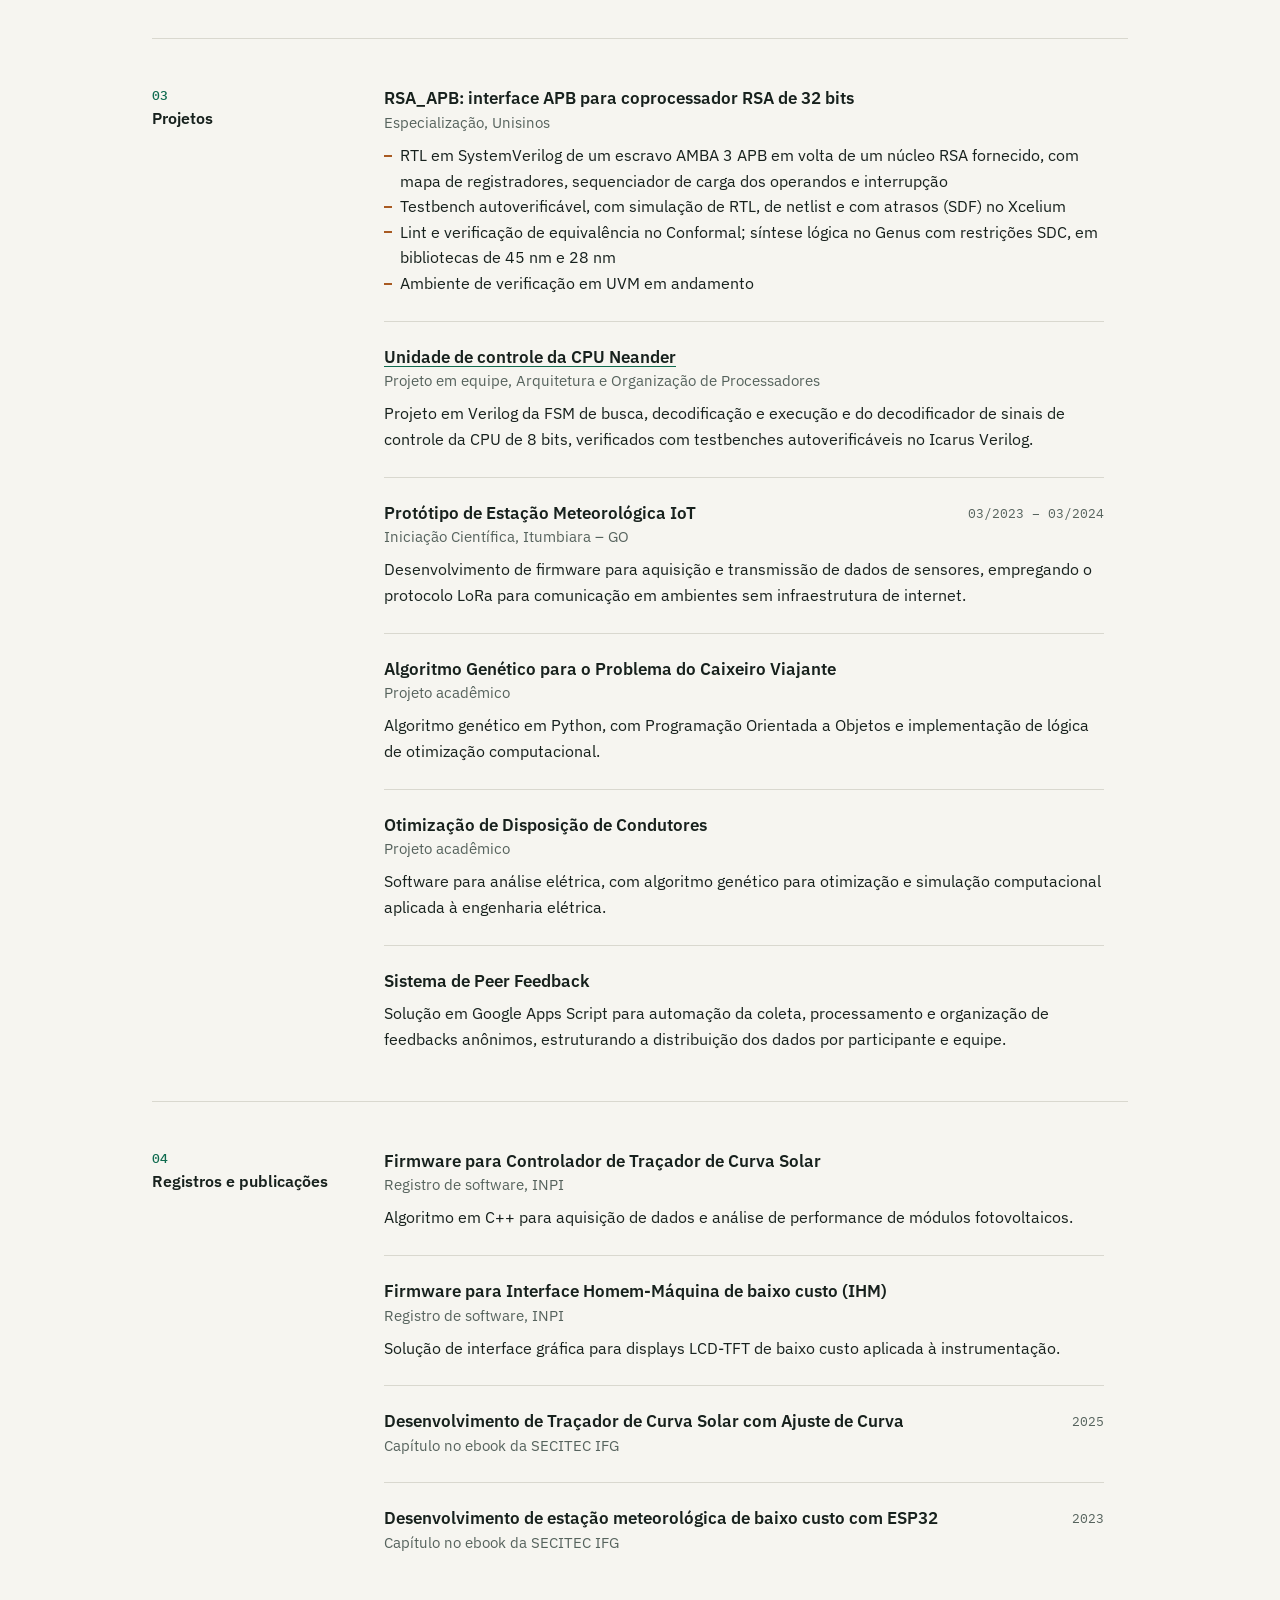
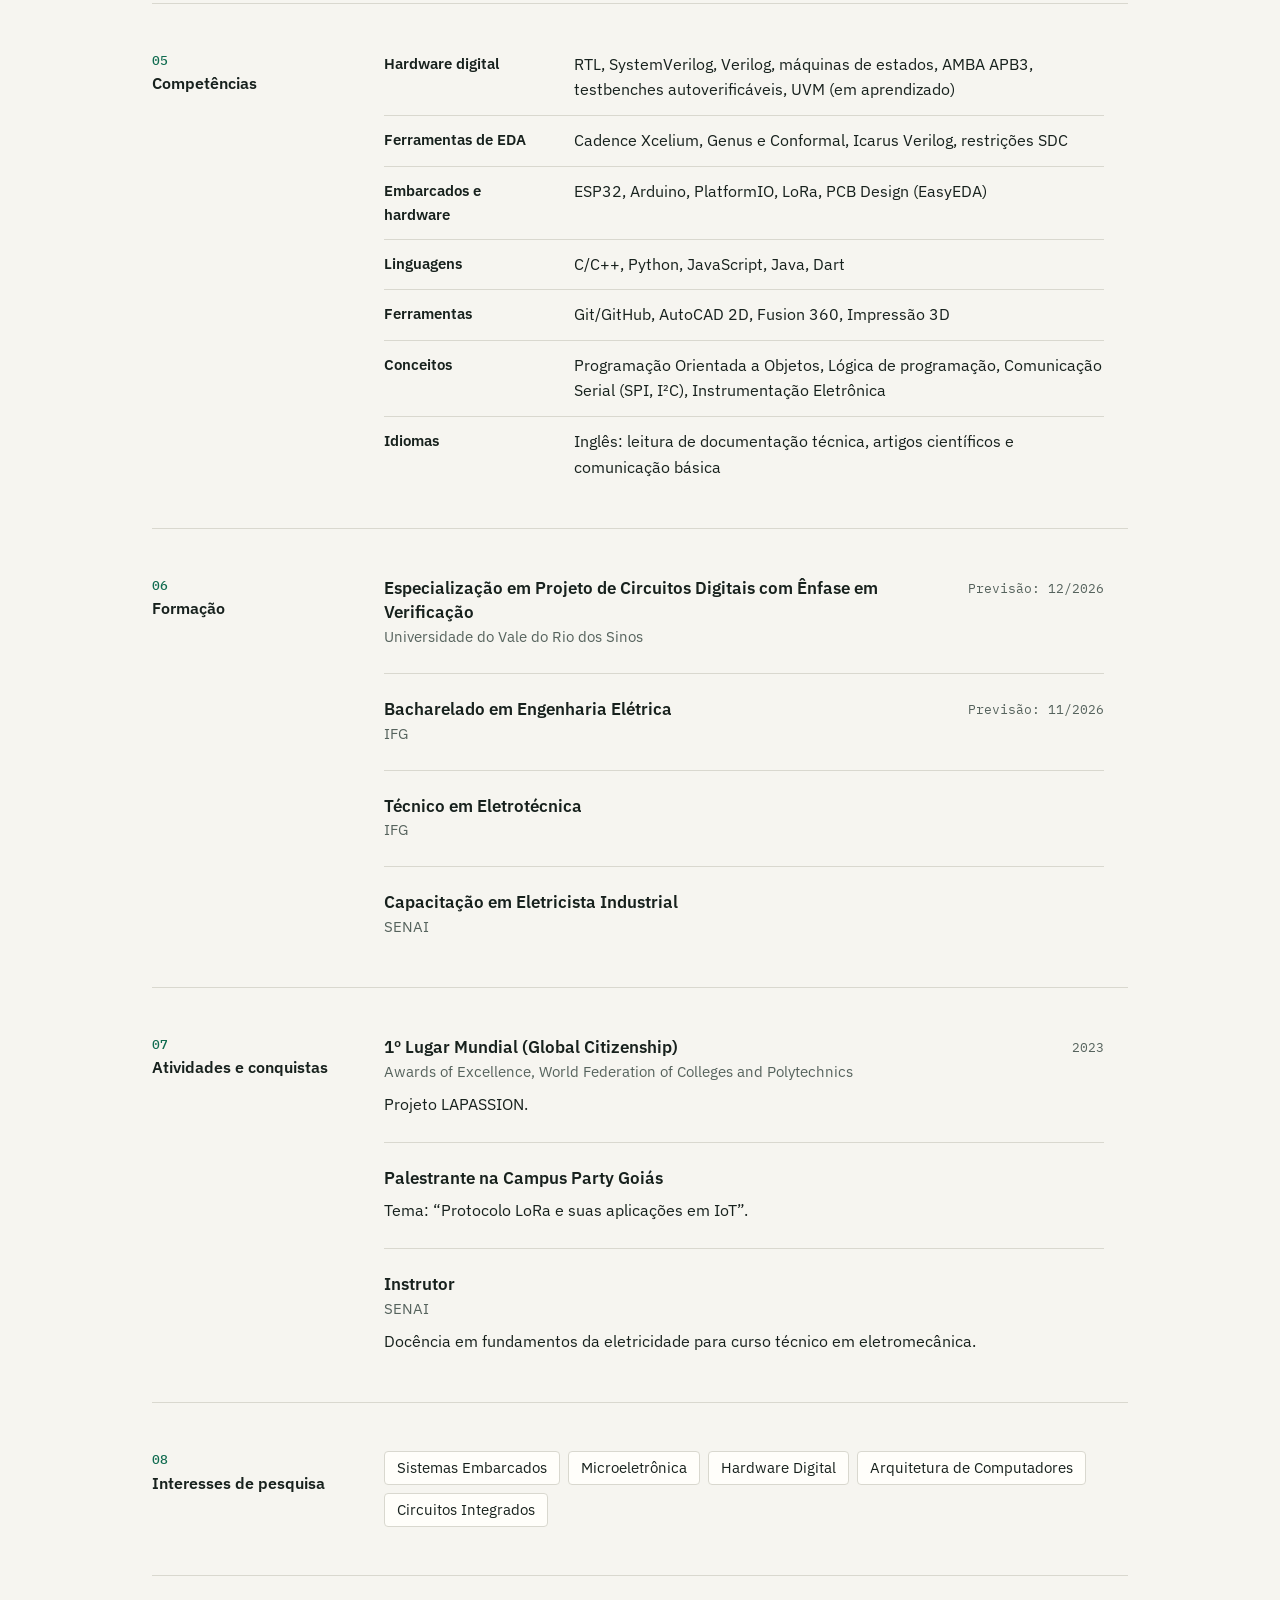
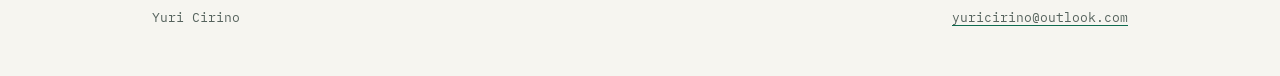
==== commit bbca2169: "Adiciona página de projetos com xLogger e DeltaCalc Co-Authored-By: Claude Opus 5.5 <noreply@anthrop" ====
--- a/index.html
+++ b/index.html
@@ -39,6 +39,11 @@
 </head>
 <body>
   <div class="page">
+    <nav class="site-nav" aria-label="Páginas">
+      <a href="index.html" aria-current="page">Currículo</a>
+      <a href="projetos.html">Projetos</a>
+    </nav>
+
     <header class="hero">
       <div class="hero-text">
         <p class="eyebrow">Engenheiro Eletricista em Formação</p>
--- a/styles.css
+++ b/styles.css
@@ -49,13 +49,33 @@
   padding: 0 32px;
 }
 
+/* Navegação */
+.site-nav {
+  display: flex;
+  justify-content: flex-end;
+  gap: 8px;
+  padding-top: 16px;
+}
+
+.site-nav a {
+  display: inline-flex;
+  align-items: center;
+  min-height: 44px;
+  padding: 0 12px;
+  border-bottom: 2px solid transparent;
+  font: 500 .875rem/1 var(--mono);
+  text-decoration: none;
+}
+
+.site-nav a[aria-current="page"] { border-bottom-color: var(--accent); color: var(--accent); }
+
 /* Cabeçalho */
 .hero {
   display: grid;
   grid-template-columns: minmax(0, 1fr) 360px;
   gap: 48px;
   align-items: center;
-  padding: 72px 0 48px;
+  padding: 40px 0 48px;
 }
 
 .eyebrow {
@@ -237,6 +257,133 @@
   font-size: .9375rem;
 }
 
+/* Projetos */
+.projects-head { padding: 40px 0 48px; border-bottom: 1px solid var(--ink); }
+.projects-head .focus { max-width: 680px; }
+
+.project { padding: 48px 0; border-bottom: 1px solid var(--line); }
+
+.preview {
+  display: block;
+  overflow: hidden;
+  border: 1px solid var(--line);
+  border-radius: 8px;
+  background: var(--surface);
+  color: inherit;
+  text-decoration: none;
+}
+
+a.preview:hover { border-color: var(--accent); color: inherit; }
+
+.preview-bar {
+  display: flex;
+  align-items: center;
+  gap: 12px;
+  padding: 10px 16px;
+  border-bottom: 1px solid var(--line);
+  color: var(--muted);
+  font: 400 .8125rem/1.4 var(--mono);
+}
+
+.preview-dots,
+.preview-dots::before,
+.preview-dots::after {
+  width: 8px;
+  height: 8px;
+  border-radius: 50%;
+  background: var(--line);
+}
+
+.preview-dots { position: relative; flex: none; margin: 0 14px; }
+.preview-dots::before, .preview-dots::after { content: ""; position: absolute; top: 0; }
+.preview-dots::before { left: -14px; }
+.preview-dots::after { left: 14px; }
+
+.preview-browser img {
+  display: block;
+  width: 100%;
+  height: auto;
+  aspect-ratio: 16 / 9;
+  object-fit: cover;
+  object-position: top;
+}
+
+.preview-serial {
+  --term-bg: #101614;
+  --term-line: #2b3632;
+  --term-ink: #e7ece9;
+  --term-muted: #9aa8a1;
+  border-color: var(--term-line);
+  background: var(--term-bg);
+  color: var(--term-ink);
+}
+
+.preview-serial .preview-bar { border-color: var(--term-line); color: var(--term-muted); }
+.preview-serial .preview-dots,
+.preview-serial .preview-dots::before,
+.preview-serial .preview-dots::after { background: var(--term-line); }
+
+.serial-panes { display: grid; grid-template-columns: minmax(0, 3fr) minmax(0, 2fr); }
+
+.serial-panes pre {
+  margin: 0;
+  padding: 24px;
+  overflow-x: auto;
+  font: 400 .875rem/1.65 var(--mono);
+}
+
+.serial-panes code { font: inherit; }
+.serial-output { border-left: 1px solid var(--term-line); }
+.lvl-info { color: #5ccfa3; }
+.lvl-debug { color: #dd9c68; }
+
+.project-body { max-width: 860px; padding-top: 24px; }
+
+.project-title {
+  display: flex;
+  flex-wrap: wrap;
+  align-items: baseline;
+  gap: 4px 16px;
+}
+
+.project-title h2 { font-size: 1.75rem; font-weight: 700; line-height: 1.2; }
+.project-meta { color: var(--muted); font: 400 .8125rem/1.5 var(--mono); }
+.project-summary { margin-top: 12px; font-size: 1.0625rem; }
+.project-summary code, .skills code { font: 400 .9em var(--mono); }
+
+.skills {
+  display: grid;
+  grid-template-columns: repeat(2, minmax(0, 1fr));
+  gap: 24px 40px;
+  margin-top: 24px;
+}
+
+.skills h3 {
+  margin-bottom: 8px;
+  color: var(--accent);
+  font: 500 .8125rem/1.4 var(--mono);
+}
+
+.skills li {
+  position: relative;
+  padding-left: 16px;
+  font-size: .9375rem;
+}
+
+.skills li + li { margin-top: 6px; }
+
+.skills li::before {
+  content: "";
+  position: absolute;
+  top: .72em;
+  left: 0;
+  width: 8px;
+  height: 2px;
+  background: var(--copper);
+}
+
+.project-links { margin-top: 24px; }
+
 footer {
   display: flex;
   flex-wrap: wrap;
@@ -267,6 +414,10 @@
   .specs tr { display: block; padding: 12px 0; border-bottom: 1px solid var(--line); }
   .specs tr:first-child { padding-top: 0; }
   .specs tr:last-child { padding-bottom: 0; border-bottom: 0; }
+  .serial-panes { grid-template-columns: minmax(0, 1fr); }
+  .serial-panes pre { padding: 16px; font-size: .8125rem; }
+  .serial-output { border-top: 1px solid var(--term-line); border-left: 0; }
+  .skills { grid-template-columns: minmax(0, 1fr); }
 }
 
 /* Versão em PDF */
@@ -286,7 +437,9 @@
 
   body { font-size: 10pt; line-height: 1.45; }
   .page { max-width: none; padding: 0; }
-  .pinout, .actions, footer { display: none; }
+  .pinout, .actions, footer, .site-nav { display: none; }
+  .project { padding: 12px 0; break-inside: avoid; }
+  .preview-browser img { max-height: 70mm; }
   .hero { display: block; padding: 0 0 12px; }
   h1 { font-size: 26pt; }
   .focus { font-size: 12pt; margin-top: 4px; }
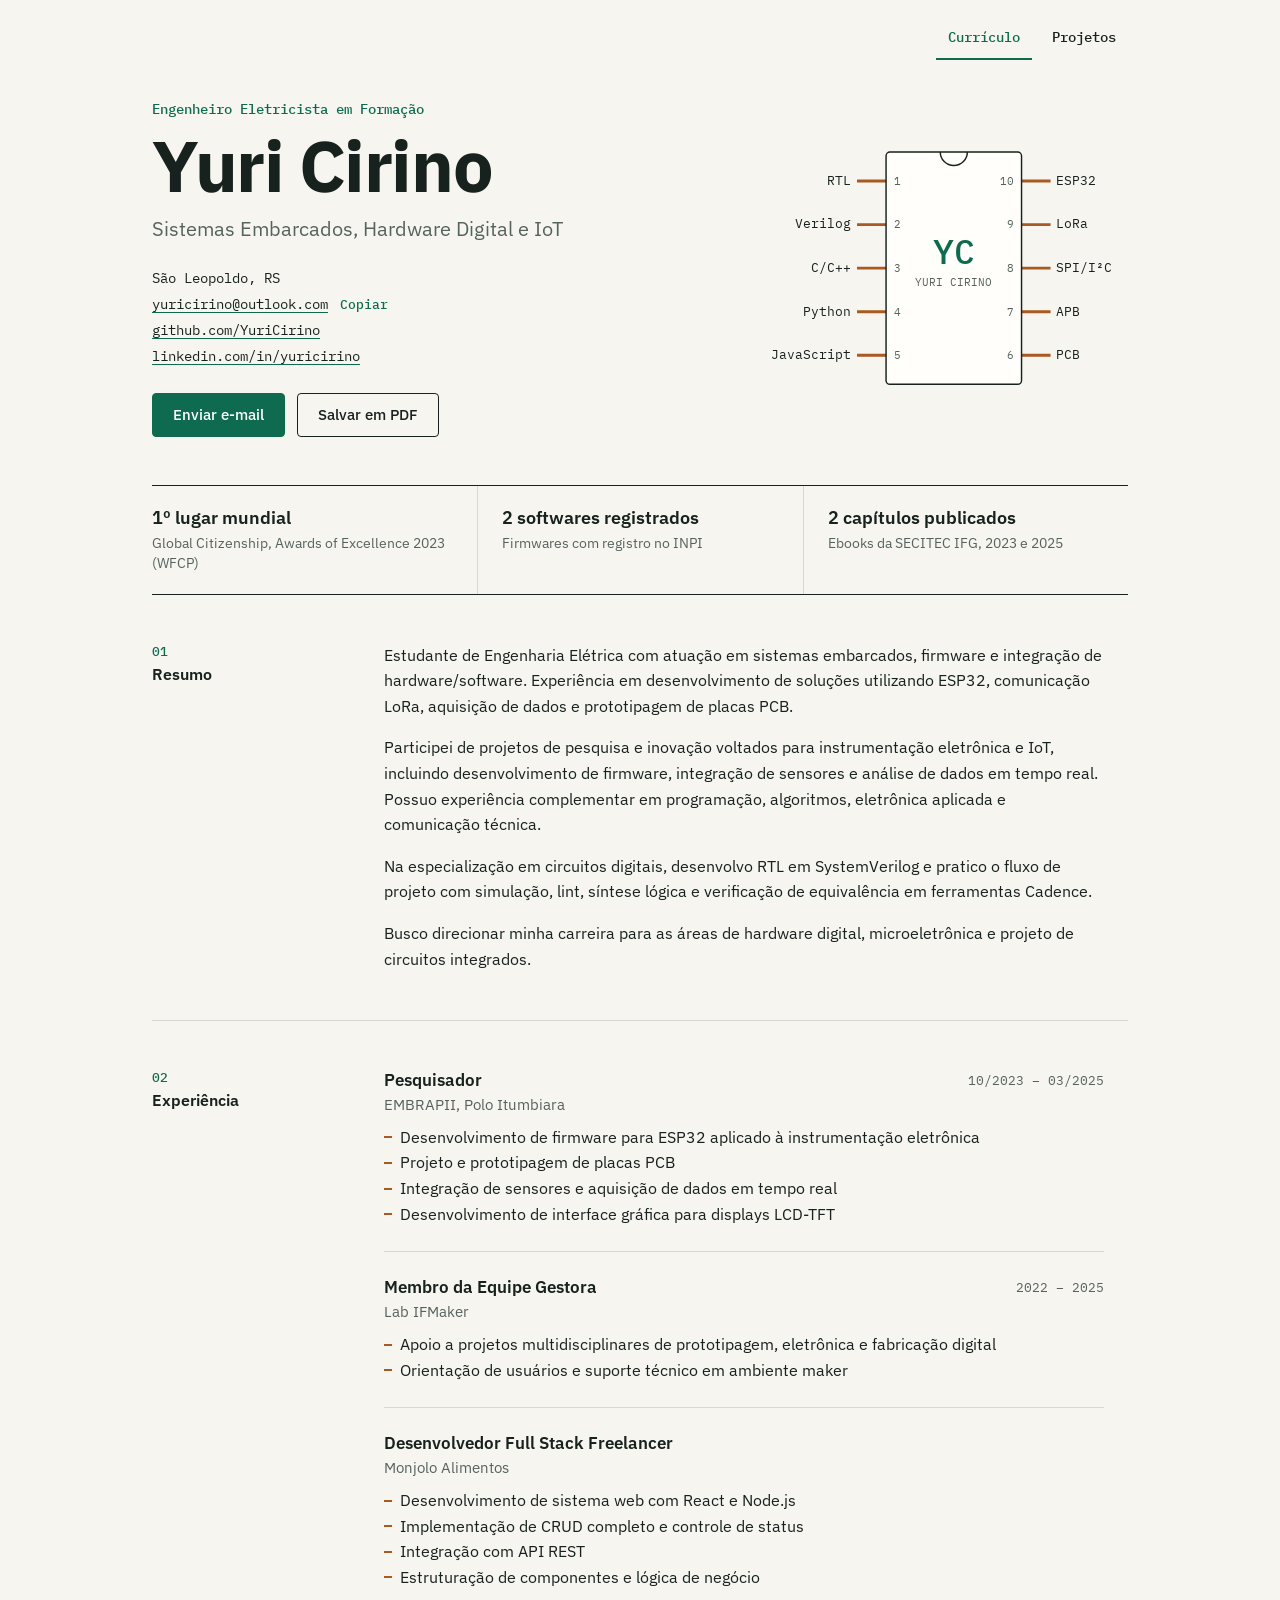
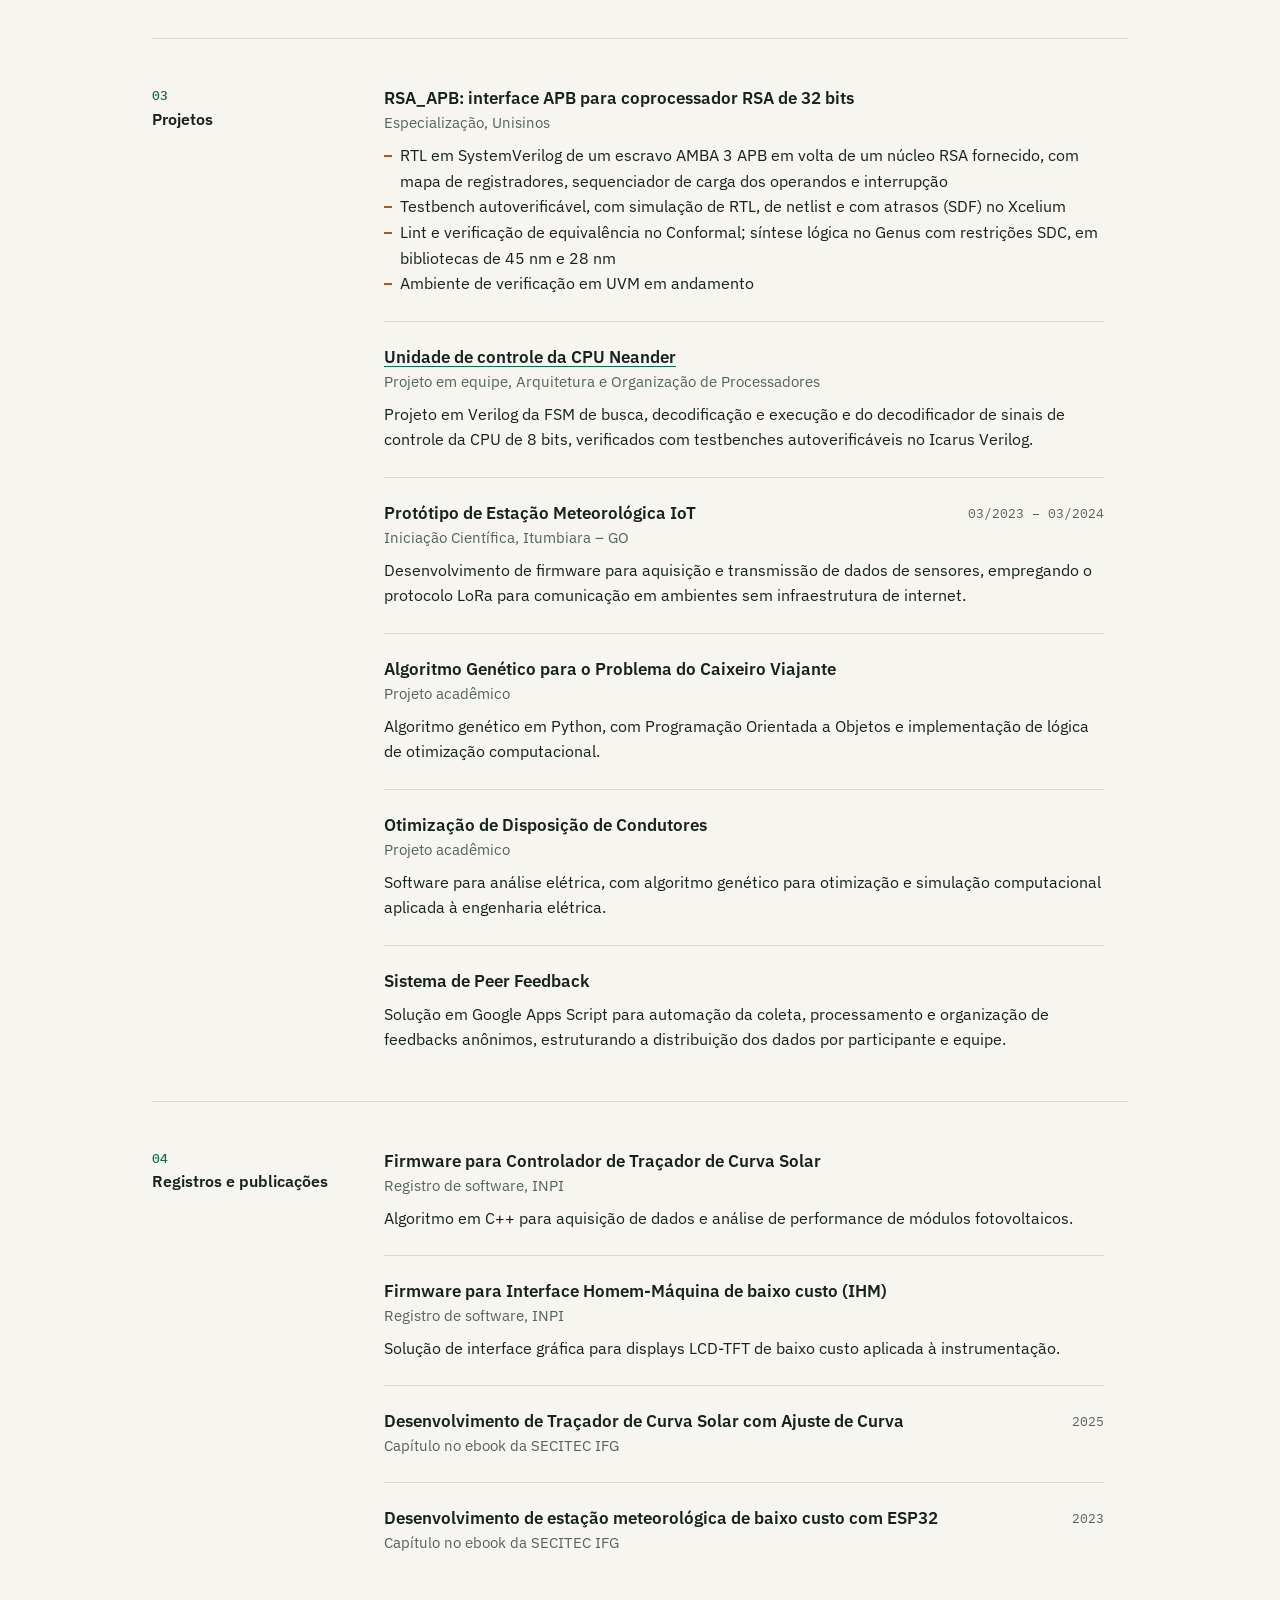
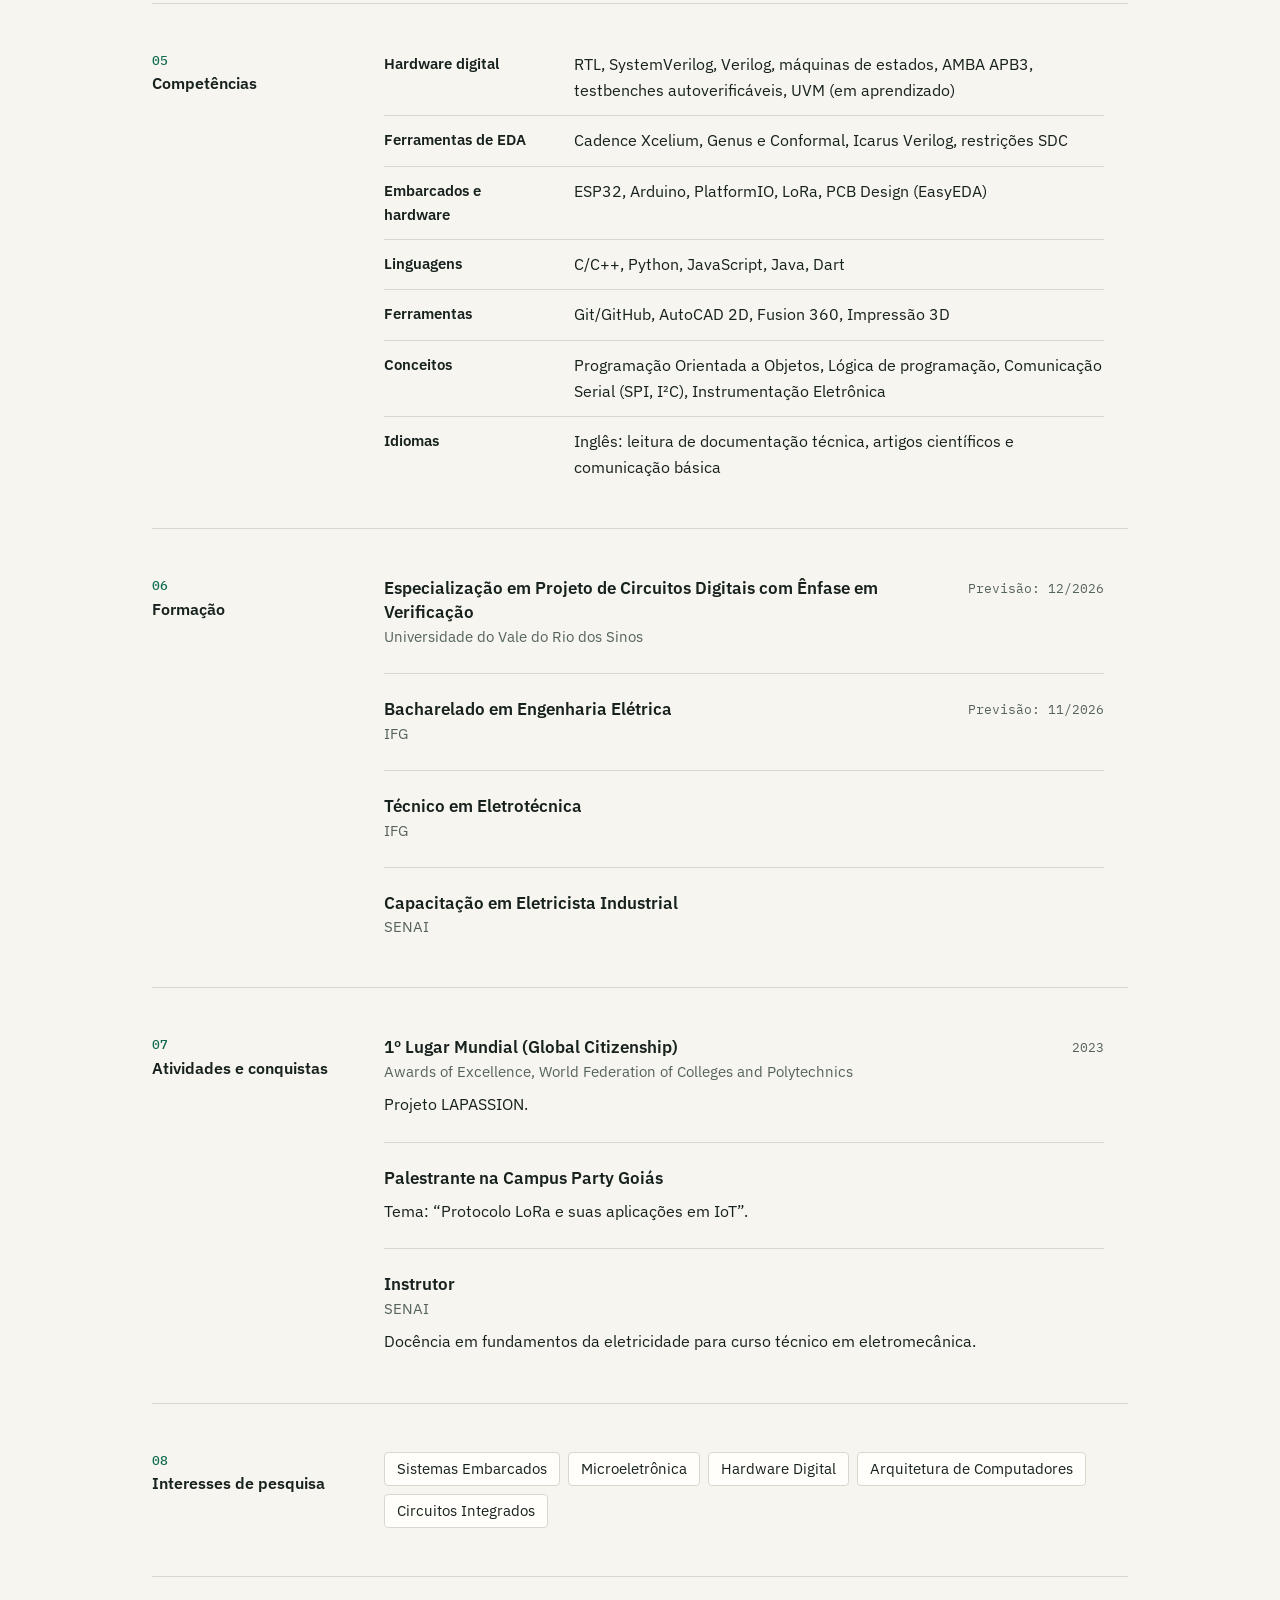
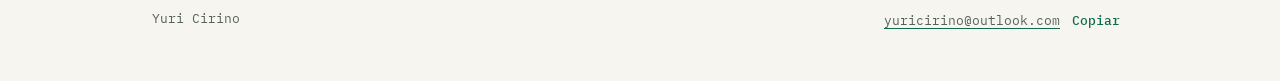
==== commit bf6f0745: "Adiciona botão para copiar o e-mail Co-Authored-By: Claude Opus 5.5 <noreply@anthropic.com>" ====
--- a/index.html
+++ b/index.html
@@ -51,7 +51,7 @@
         <p class="focus">Sistemas Embarcados, Hardware Digital e IoT</p>
         <ul class="contact">
           <li>São Leopoldo, RS</li>
-          <li><a href="mailto:yuricirino@outlook.com">yuricirino@outlook.com</a></li>
+          <li class="email-line"><a href="mailto:yuricirino@outlook.com">yuricirino@outlook.com</a><button class="copy-email" type="button" aria-label="Copiar e-mail"><span aria-live="polite">Copiar</span></button></li>
           <li><a href="https://github.com/YuriCirino">github.com/YuriCirino</a></li>
           <li><a href="https://www.linkedin.com/in/yuricirino/">linkedin.com/in/yuricirino</a></li>
         </ul>
@@ -254,8 +254,9 @@
 
     <footer>
       <span>Yuri Cirino</span>
-      <a href="mailto:yuricirino@outlook.com">yuricirino@outlook.com</a>
+      <span class="email-line"><a href="mailto:yuricirino@outlook.com">yuricirino@outlook.com</a><button class="copy-email" type="button" aria-label="Copiar e-mail"><span aria-live="polite">Copiar</span></button></span>
     </footer>
   </div>
+  <script src="copy-email.js"></script>
 </body>
 </html>
--- a/styles.css
+++ b/styles.css
@@ -106,6 +106,22 @@
 }
 
 .contact a { overflow-wrap: anywhere; }
+
+.email-line { display: flex; flex-wrap: wrap; align-items: center; gap: 0 4px; }
+
+/* Texto discreto, com área de toque de 44 px que não empurra as linhas vizinhas. */
+.copy-email {
+  min-height: 44px;
+  margin: -10px 0;
+  padding: 0 8px;
+  border: 0;
+  background: transparent;
+  color: var(--accent);
+  font: 500 .8125rem/1 var(--mono);
+  cursor: pointer;
+}
+
+.copy-email:hover { text-decoration: underline; }
 
 .actions {
   display: flex;
@@ -437,7 +453,7 @@
 
   body { font-size: 10pt; line-height: 1.45; }
   .page { max-width: none; padding: 0; }
-  .pinout, .actions, footer, .site-nav { display: none; }
+  .pinout, .actions, footer, .site-nav, .copy-email { display: none; }
   .project { padding: 12px 0; break-inside: avoid; }
   .preview-browser img { max-height: 70mm; }
   .hero { display: block; padding: 0 0 12px; }
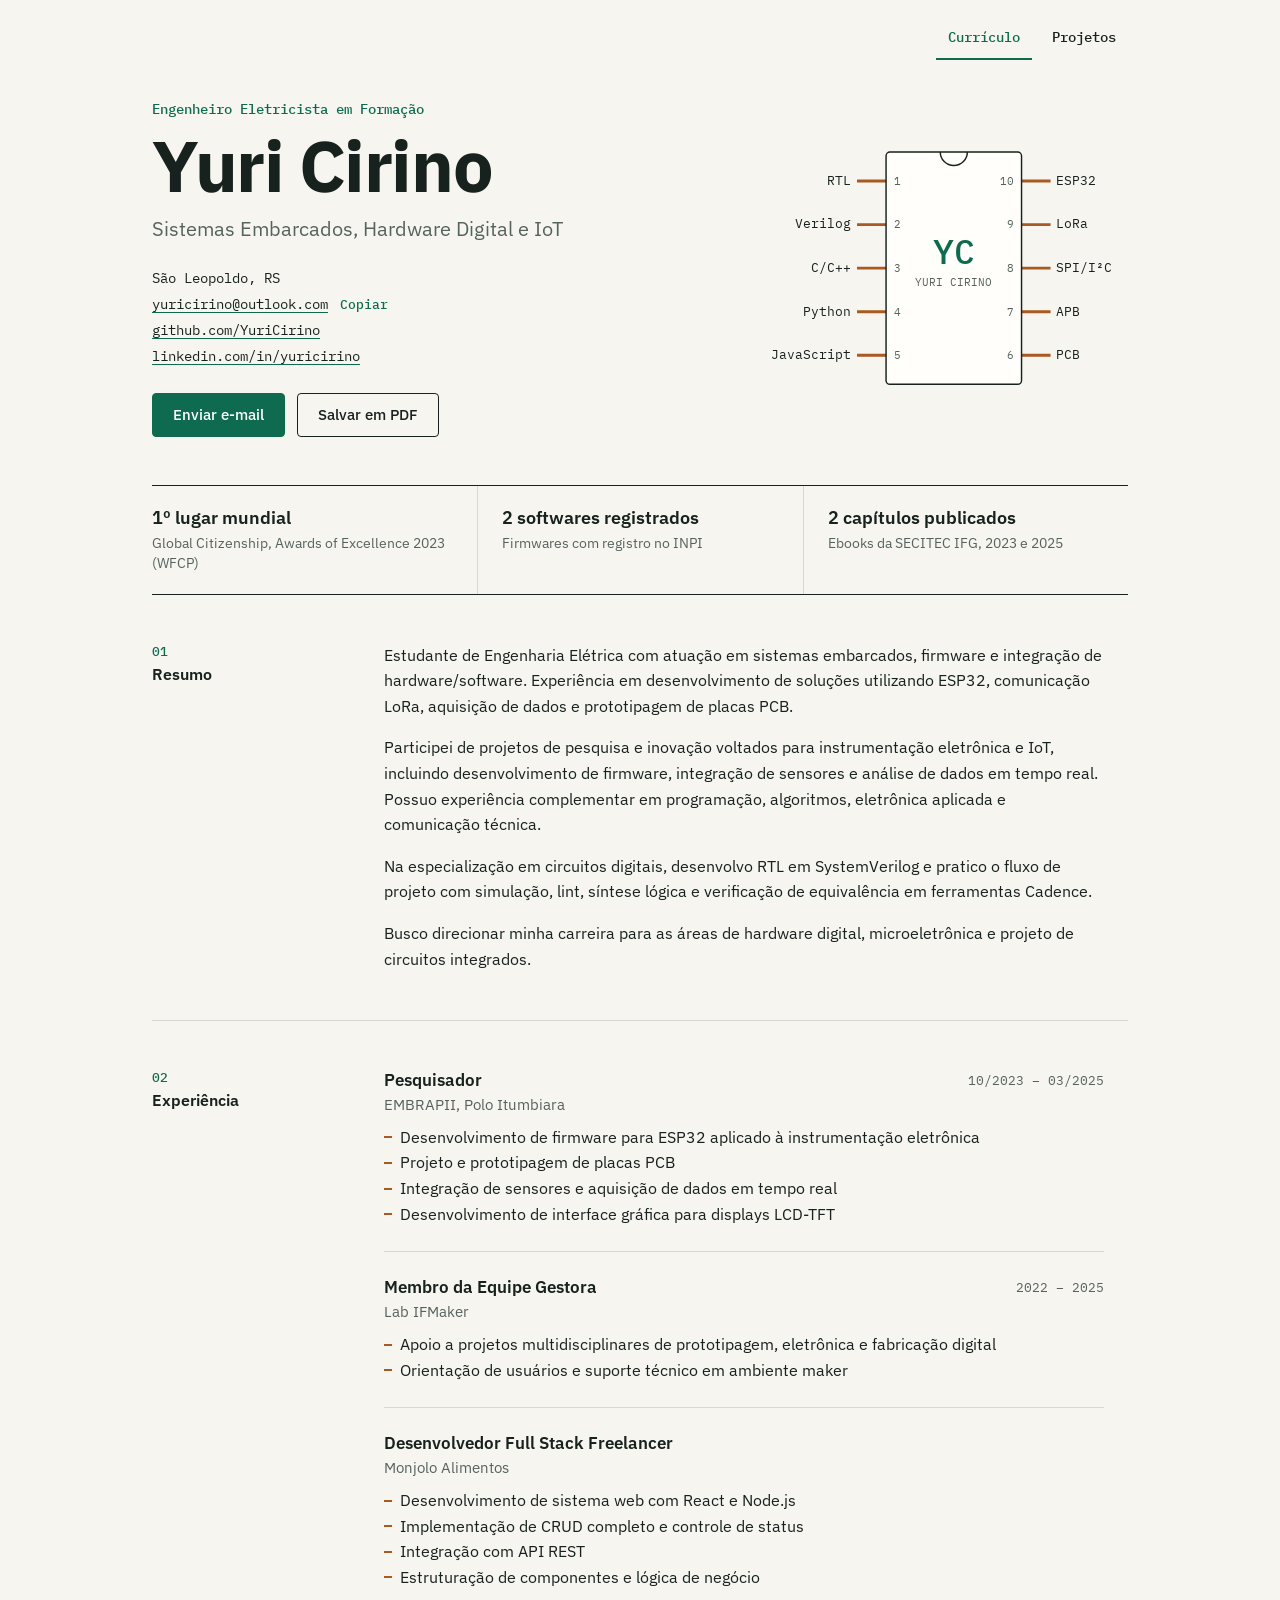
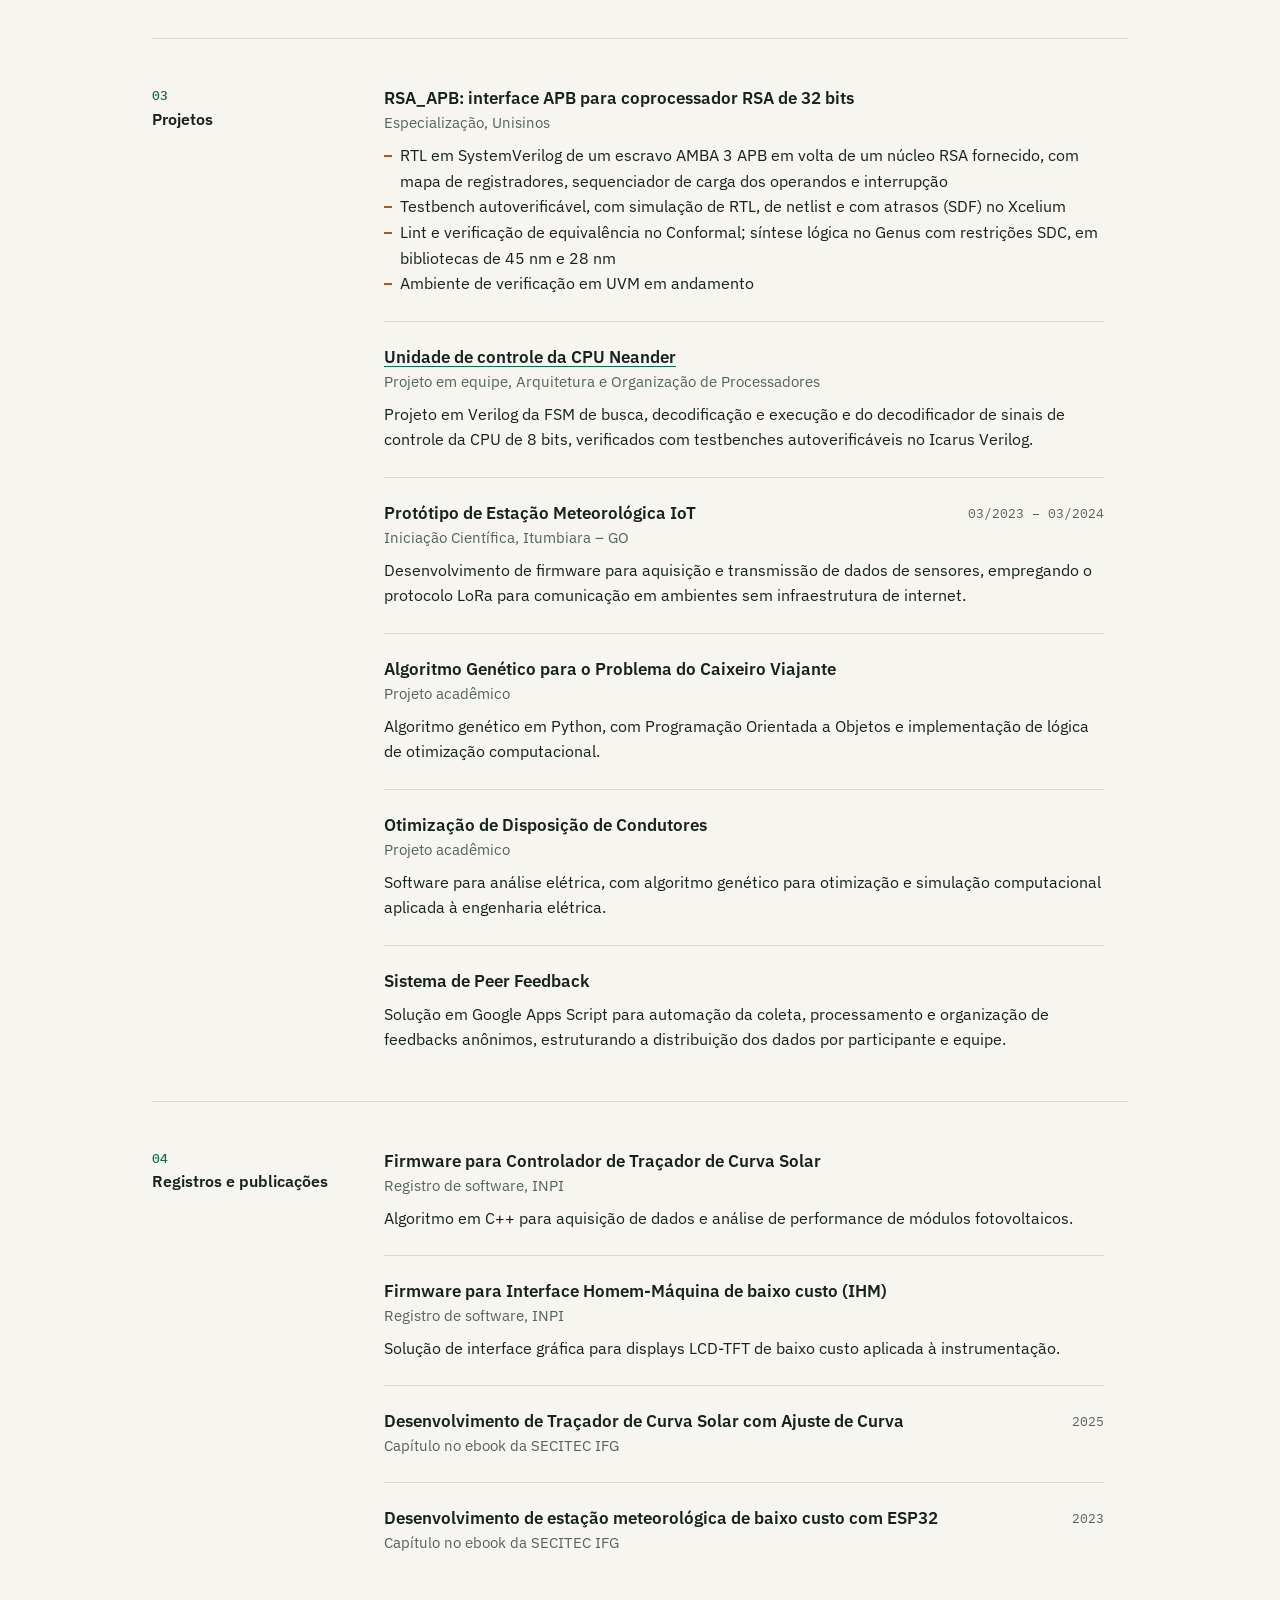
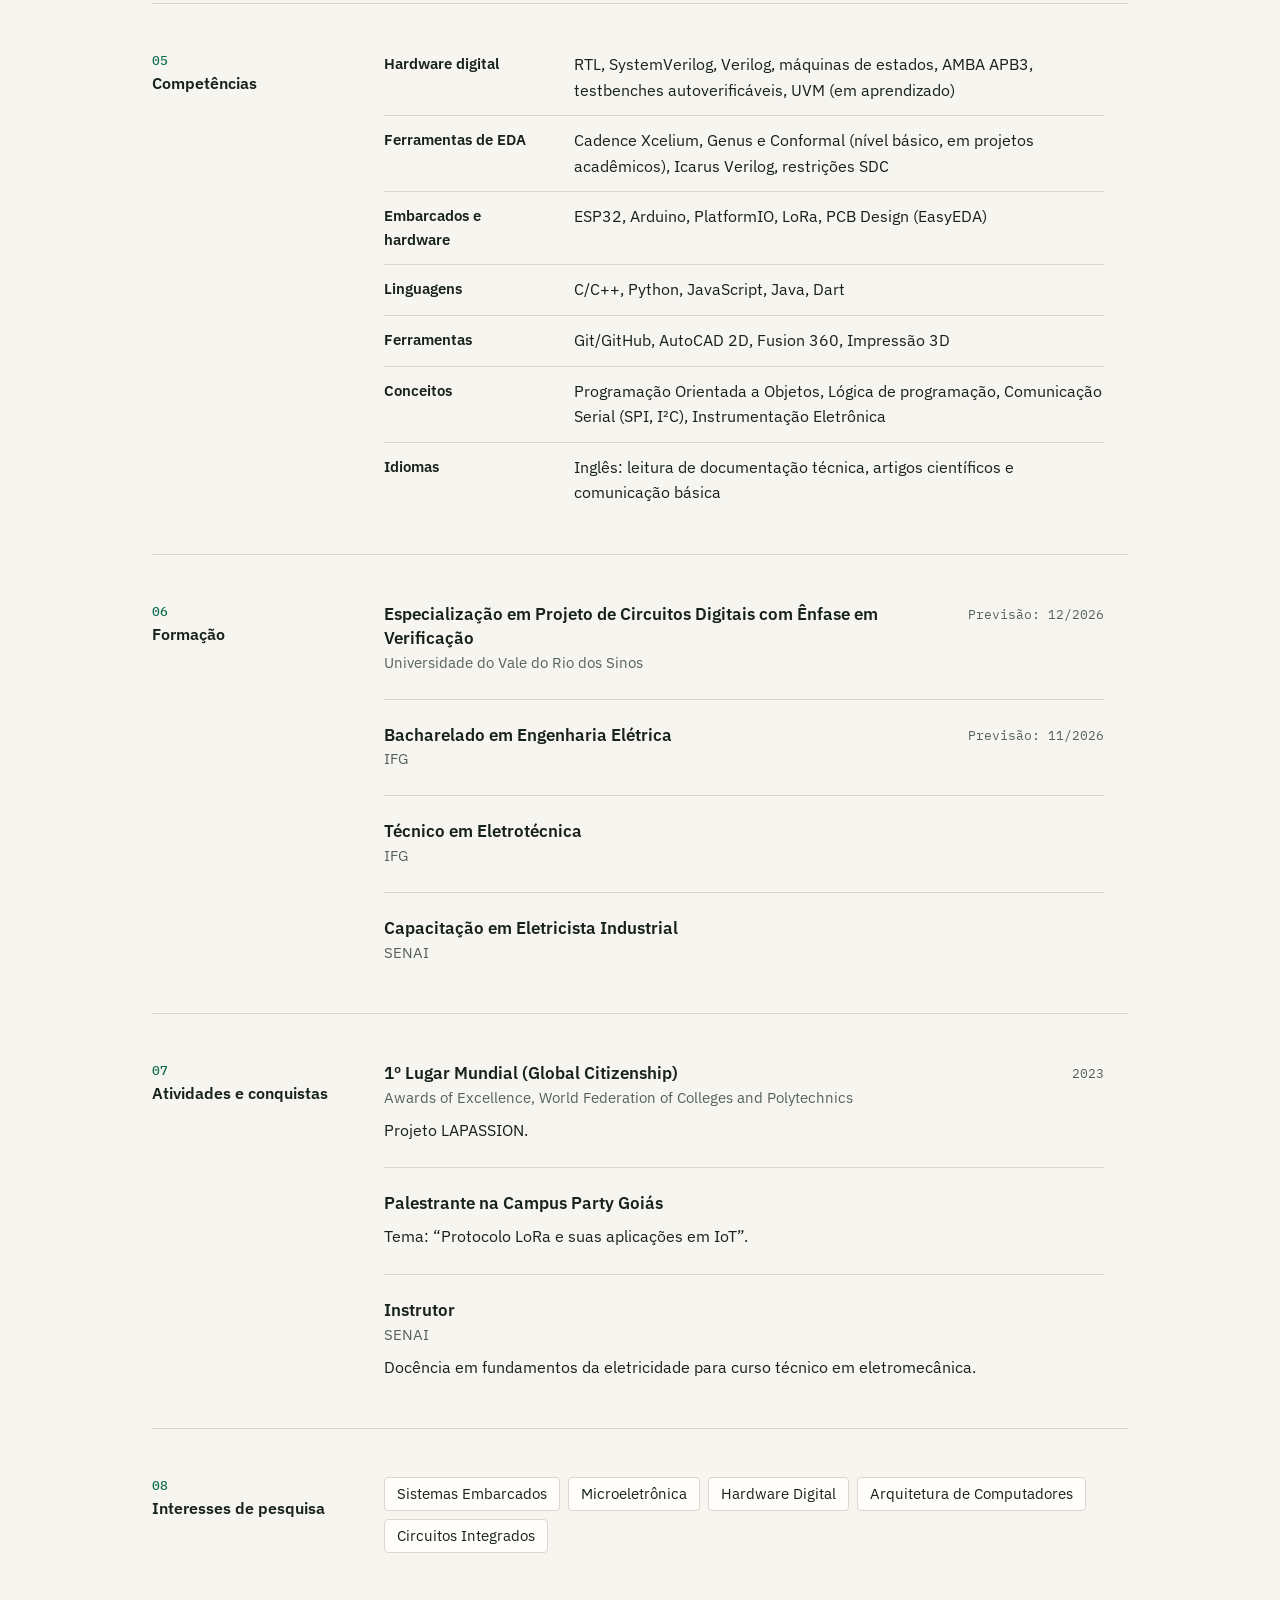
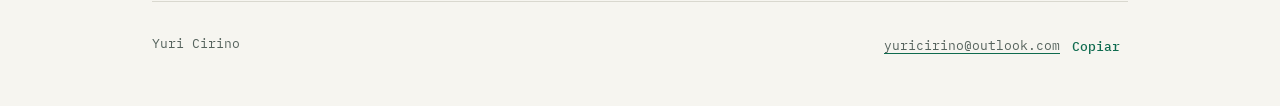
==== commit dd027bc6: "Indica nível básico nas ferramentas de EDA Co-Authored-By: Claude Opus 5.5 <noreply@anthropic.com> C" ====
--- a/index.html
+++ b/index.html
@@ -19,10 +19,11 @@
   <meta name="theme-color" content="#f6f5f0" media="(prefers-color-scheme: light)">
   <meta name="theme-color" content="#101614" media="(prefers-color-scheme: dark)">
   <link rel="icon" href="data:image/svg+xml,%3Csvg xmlns='http://www.w3.org/2000/svg' viewBox='0 0 32 32'%3E%3Crect width='32' height='32' rx='6' fill='%230f6b4f'/%3E%3Ctext x='16' y='22' font-family='monospace' font-size='16' font-weight='700' text-anchor='middle' fill='%23fff'%3EYC%3C/text%3E%3C/svg%3E">
-  <link rel="preconnect" href="https://fonts.googleapis.com">
-  <link rel="preconnect" href="https://fonts.gstatic.com" crossorigin>
-  <link href="https://fonts.googleapis.com/css2?family=IBM+Plex+Mono:wght@400;500&family=IBM+Plex+Sans:wght@400;500;600;700&display=swap" rel="stylesheet">
+  <link rel="preload" href="fonts/ibm-plex-sans-latin.woff2" as="font" type="font/woff2" crossorigin>
+  <link rel="preload" href="fonts/ibm-plex-mono-400-latin.woff2" as="font" type="font/woff2" crossorigin>
+  <link rel="preload" href="fonts/ibm-plex-mono-500-latin.woff2" as="font" type="font/woff2" crossorigin>
   <link rel="stylesheet" href="styles.css">
+  <script src="copy-email.js" defer></script>
   <script type="application/ld+json">
   {
     "@context": "https://schema.org",
@@ -191,7 +192,7 @@
           <table class="specs">
             <tbody>
               <tr><th scope="row">Hardware digital</th><td>RTL, SystemVerilog, Verilog, máquinas de estados, AMBA APB3, testbenches autoverificáveis, UVM (em aprendizado)</td></tr>
-              <tr><th scope="row">Ferramentas de EDA</th><td>Cadence Xcelium, Genus e Conformal, Icarus Verilog, restrições SDC</td></tr>
+              <tr><th scope="row">Ferramentas de EDA</th><td>Cadence Xcelium, Genus e Conformal (nível básico, em projetos acadêmicos), Icarus Verilog, restrições SDC</td></tr>
               <tr><th scope="row">Embarcados e hardware</th><td>ESP32, Arduino, PlatformIO, LoRa, PCB Design (EasyEDA)</td></tr>
               <tr><th scope="row">Linguagens</th><td>C/C++, Python, JavaScript, Java, Dart</td></tr>
               <tr><th scope="row">Ferramentas</th><td>Git/GitHub, AutoCAD 2D, Fusion 360, Impressão 3D</td></tr>
@@ -257,6 +258,5 @@
       <span class="email-line"><a href="mailto:yuricirino@outlook.com">yuricirino@outlook.com</a><button class="copy-email" type="button" aria-label="Copiar e-mail"><span aria-live="polite">Copiar</span></button></span>
     </footer>
   </div>
-  <script src="copy-email.js"></script>
 </body>
 </html>
--- a/styles.css
+++ b/styles.css
@@ -1,3 +1,28 @@
+/* IBM Plex servida pelo próprio site (subconjunto latino, licença em fonts/OFL.txt): sem ida ao Google Fonts antes de desenhar a página. */
+@font-face {
+  font-family: "IBM Plex Sans";
+  font-style: normal;
+  font-weight: 400 700;
+  font-display: swap;
+  src: url(fonts/ibm-plex-sans-latin.woff2) format("woff2");
+}
+
+@font-face {
+  font-family: "IBM Plex Mono";
+  font-style: normal;
+  font-weight: 400;
+  font-display: swap;
+  src: url(fonts/ibm-plex-mono-400-latin.woff2) format("woff2");
+}
+
+@font-face {
+  font-family: "IBM Plex Mono";
+  font-style: normal;
+  font-weight: 500;
+  font-display: swap;
+  src: url(fonts/ibm-plex-mono-500-latin.woff2) format("woff2");
+}
+
 :root {
   color-scheme: light dark;
   --bg: #f6f5f0;
@@ -38,7 +63,11 @@
 
 a { color: inherit; text-underline-offset: 3px; text-decoration-color: var(--accent); }
 a:hover { color: var(--accent); }
-a:focus-visible, button:focus-visible { outline: 2px solid var(--accent); outline-offset: 2px; }
+:focus-visible { outline: 2px solid var(--accent); outline-offset: 2px; }
+
+@media (prefers-reduced-motion: no-preference) {
+  a, button { transition: color .15s ease, border-color .15s ease, background-color .15s ease, opacity .15s ease; }
+}
 
 h1, h2, h3, p, ul { margin: 0; padding: 0; }
 ul { list-style: none; }
@@ -329,6 +358,7 @@
   --term-line: #2b3632;
   --term-ink: #e7ece9;
   --term-muted: #9aa8a1;
+  --term-focus: #5ccfa3;
   border-color: var(--term-line);
   background: var(--term-bg);
   color: var(--term-ink);
@@ -348,6 +378,8 @@
   font: 400 .875rem/1.65 var(--mono);
 }
 
+/* O contêiner corta o que passa da borda, e o verde do tema claro some no fundo escuro. */
+.serial-panes pre:focus-visible { outline-color: var(--term-focus); outline-offset: -4px; }
 .serial-panes code { font: inherit; }
 .serial-output { border-left: 1px solid var(--term-line); }
 .lvl-info { color: #5ccfa3; }
@@ -421,6 +453,9 @@
 
 @media (max-width: 600px) {
   .page { padding: 0 16px; }
+  .contact { gap: 0; }
+  .contact li { display: flex; align-items: center; min-height: 44px; }
+  .contact a, footer .email-line a { display: inline-flex; align-items: center; min-height: 44px; }
   .highlights { grid-template-columns: 1fr; }
   .highlights li, .highlights li:first-child { padding: 16px 0; border-left: 0; }
   .highlights li + li { border-top: 1px solid var(--line); }
@@ -462,7 +497,10 @@
   .contact { display: flex; flex-wrap: wrap; gap: 0 16px; margin-top: 8px; font-size: 9pt; }
   .contact a { text-decoration: none; }
   .highlights li { padding: 8px 12px; }
-  section { grid-template-columns: 110px minmax(0, 1fr); gap: 12px; padding: 12px 0; }
+  /* Grade não se divide bem entre páginas e deixava quase meia página em branco; float se divide. */
+  section { display: flow-root; padding: 12px 0; }
+  section h2 { float: left; width: 110px; }
+  section .body { margin-left: 122px; }
   .body { max-width: none; }
   h2 { font-size: 10pt; }
   h3 { font-size: 10.5pt; }
@@ -470,7 +508,6 @@
   .highlights strong { font-size: 10.5pt; }
   .item + .item { margin-top: 8px; padding-top: 8px; }
   .item, .specs tr, .highlights { break-inside: avoid; }
-  h2 { break-after: avoid; }
   .specs th, .specs td { padding: 4px 16px 4px 0; }
   .specs th { width: 130px; }
   .tags li { padding: 2px 8px; font-size: 9pt; }
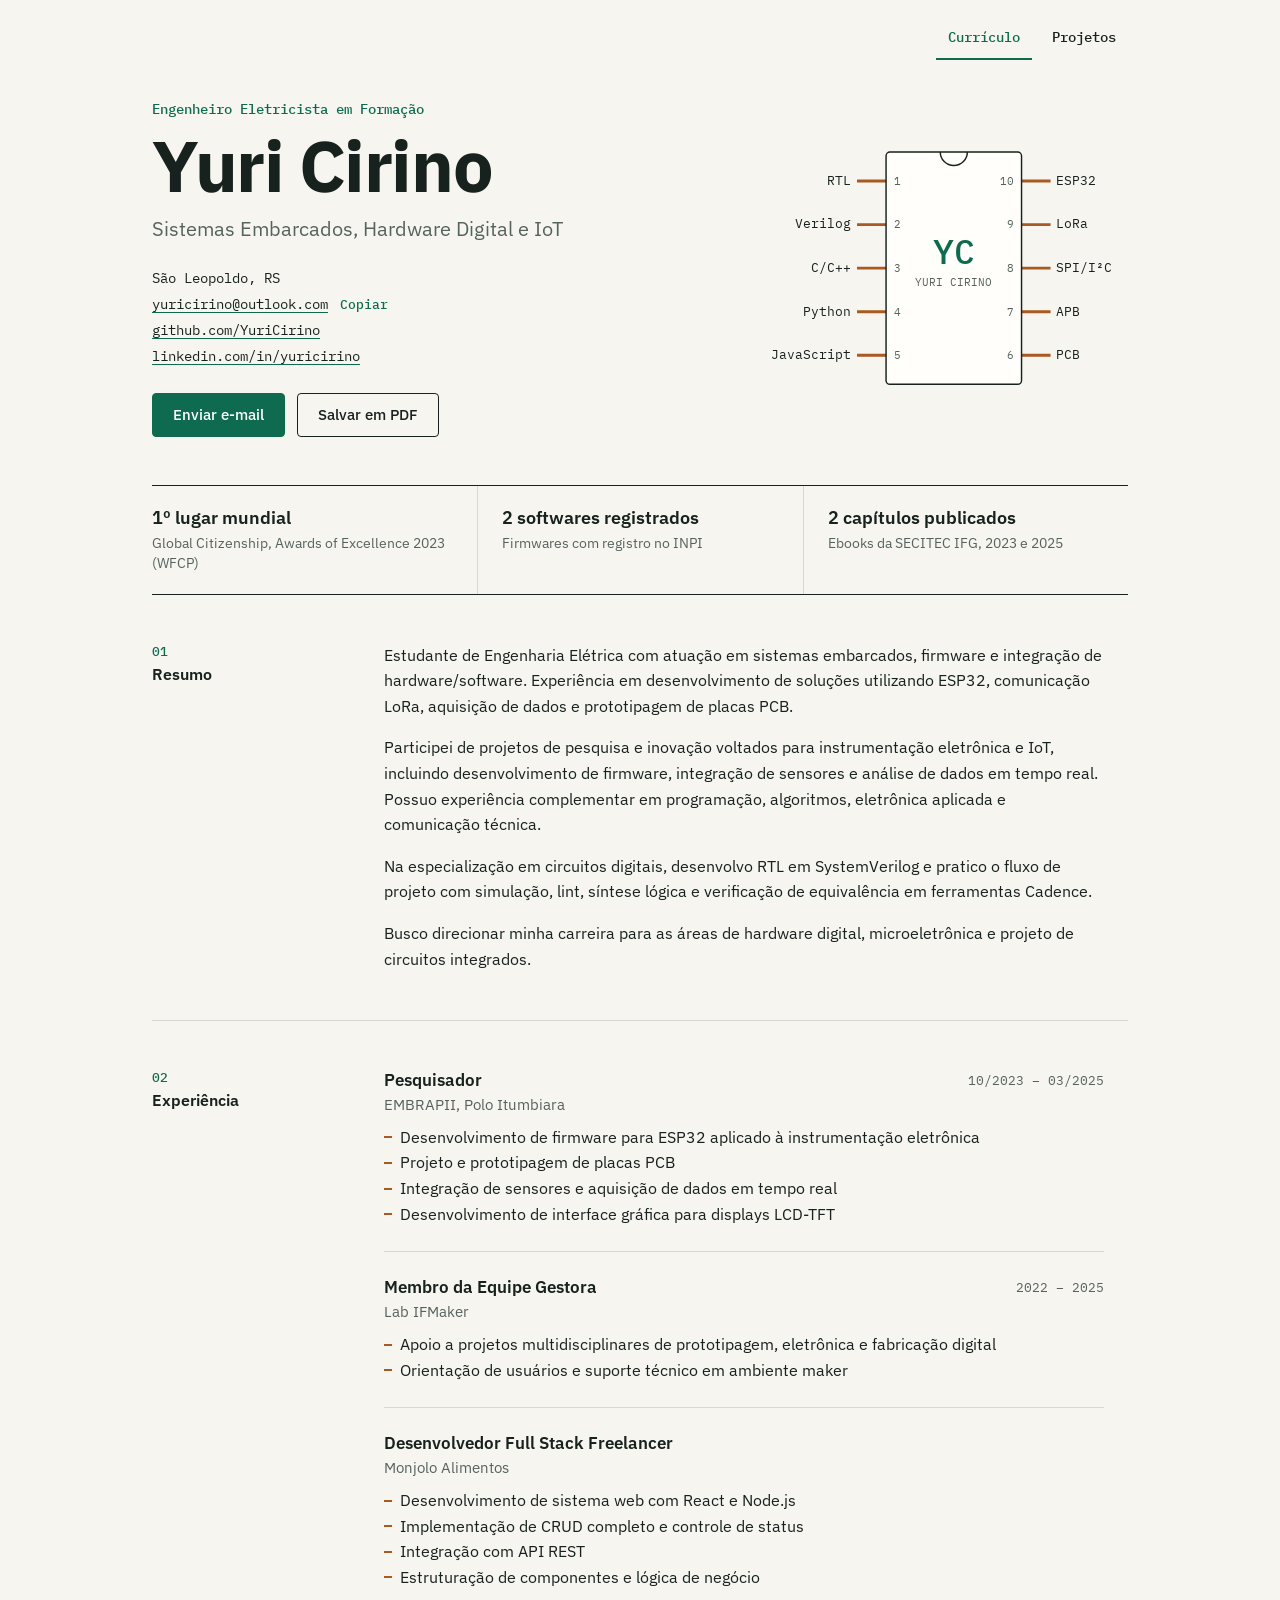
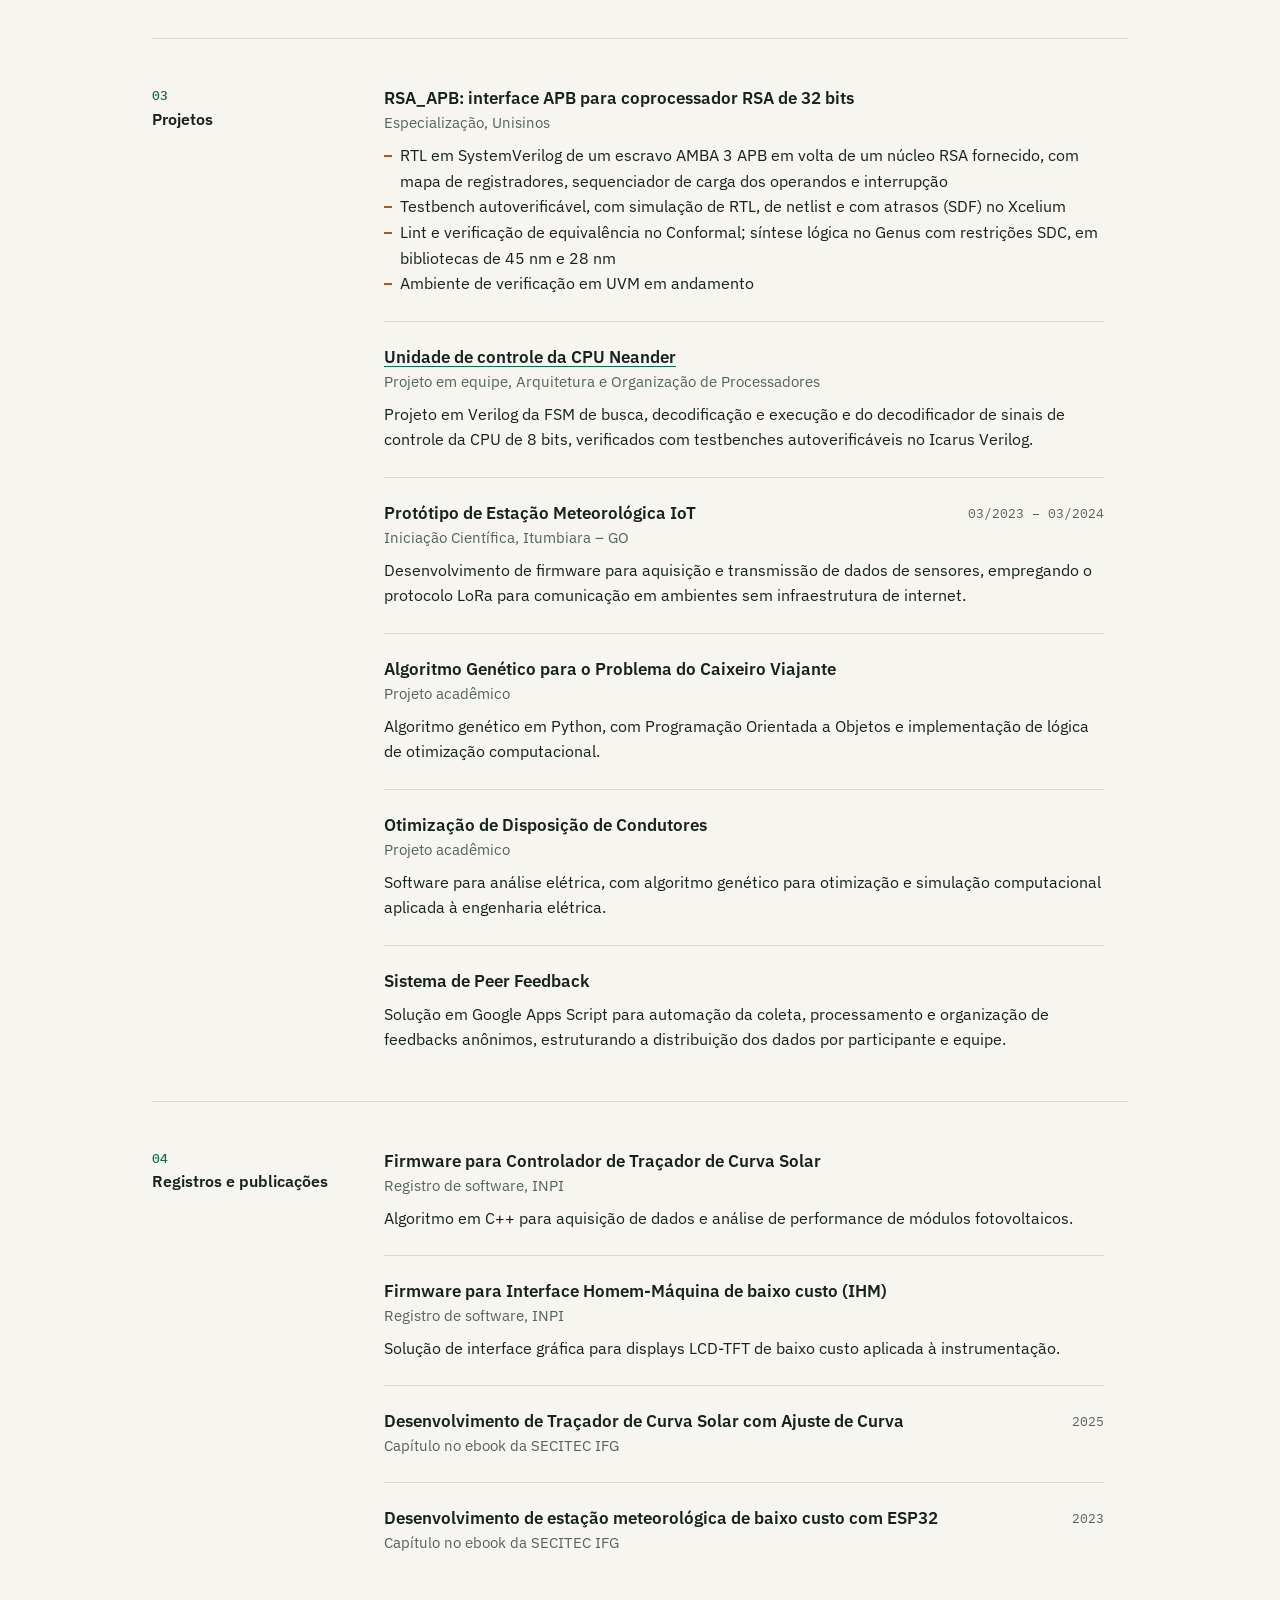
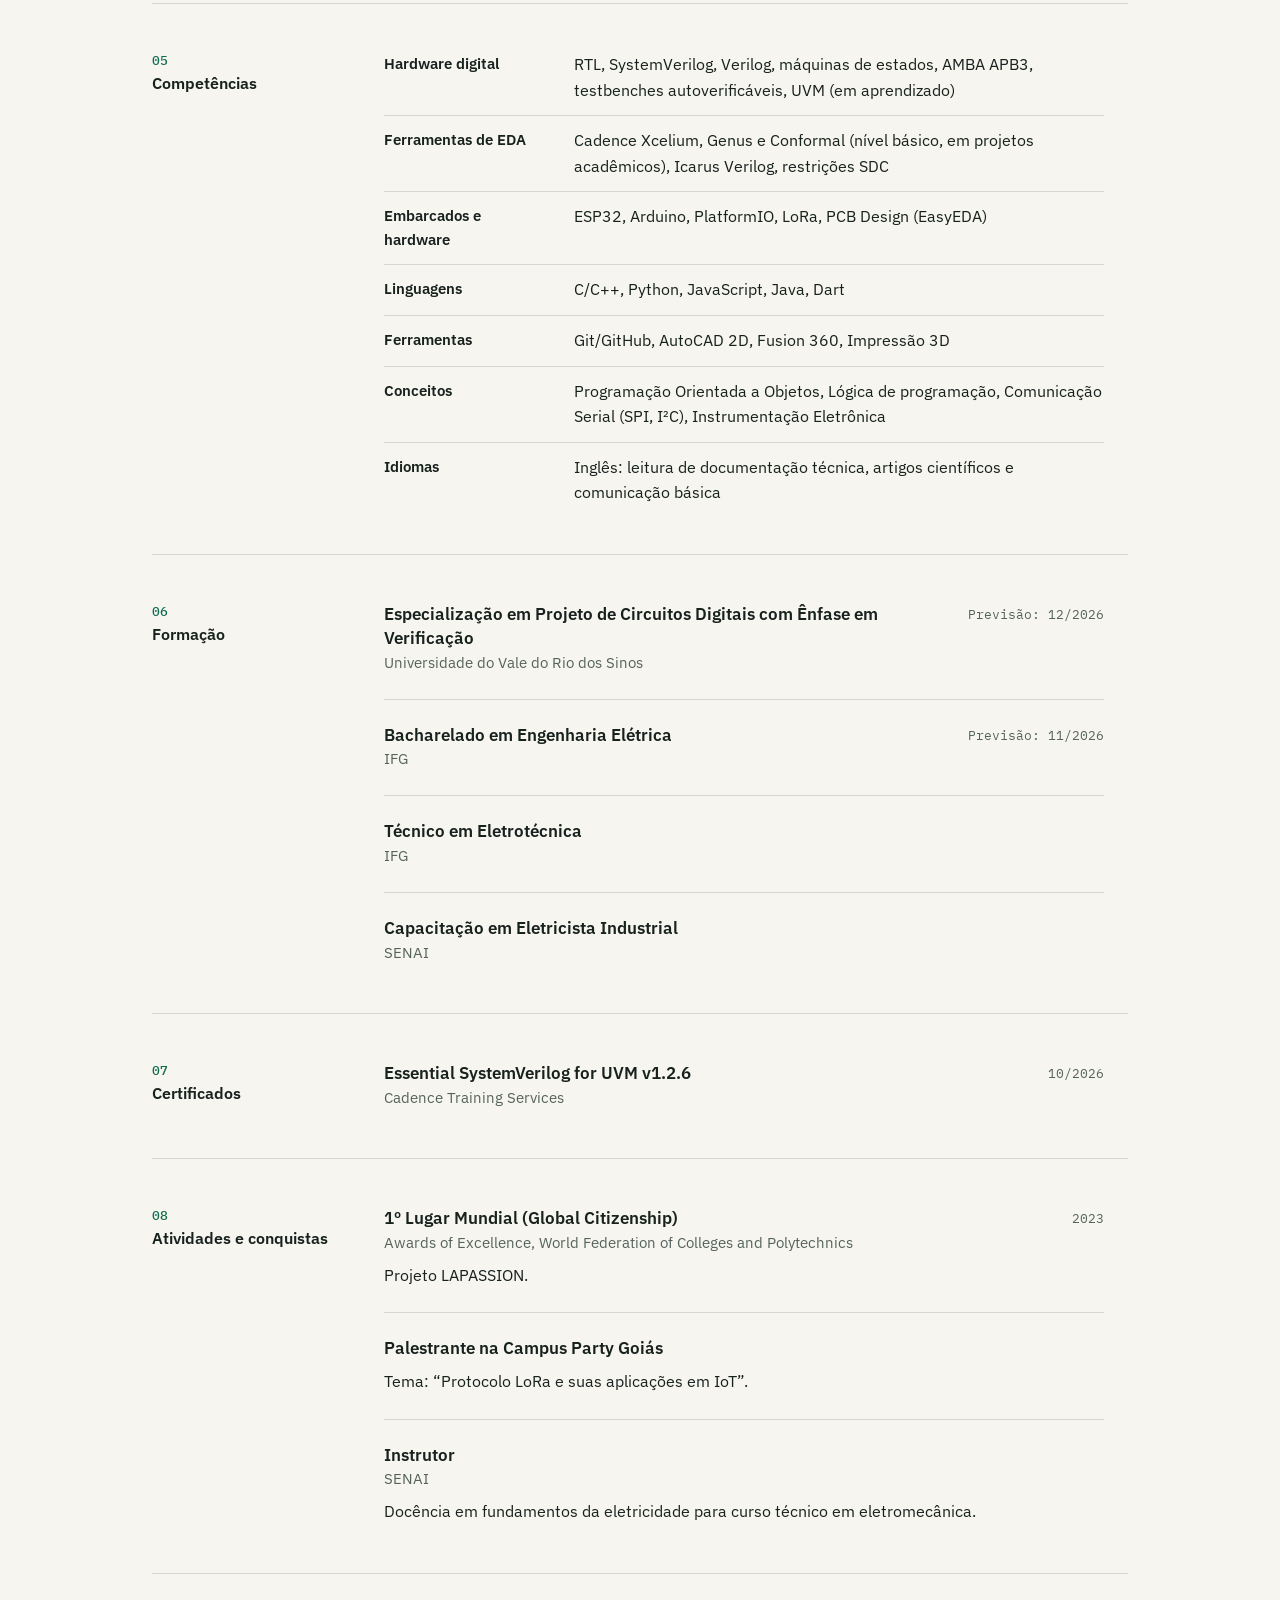
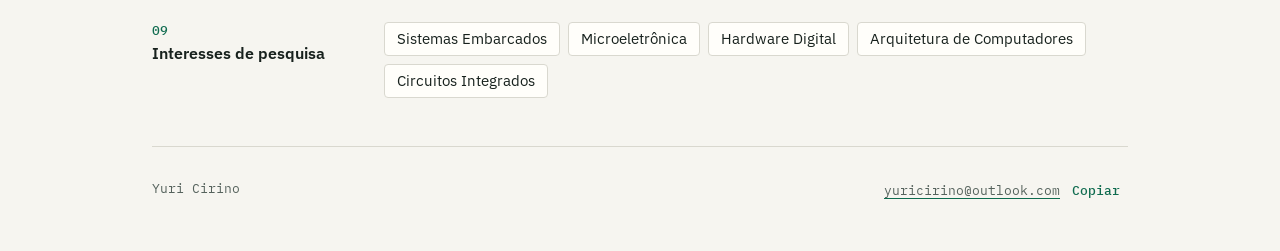
==== commit b06da348: "Adiciona seção de certificados com curso Cadence de SystemVerilog para UVM Co-Authored-By: Claude Op" ====
--- a/index.html
+++ b/index.html
@@ -222,7 +222,16 @@
       </section>
 
       <section>
-        <h2><span>07</span>Atividades e conquistas</h2>
+        <h2><span>07</span>Certificados</h2>
+        <div class="body">
+          <article class="item">
+            <div class="item-head"><h3>Essential SystemVerilog for UVM v1.2.6</h3><p class="org">Cadence Training Services</p><time>10/2026</time></div>
+          </article>
+        </div>
+      </section>
+
+      <section>
+        <h2><span>08</span>Atividades e conquistas</h2>
         <div class="body">
           <article class="item">
             <div class="item-head"><h3>1º Lugar Mundial (Global Citizenship)</h3><p class="org">Awards of Excellence, World Federation of Colleges and Polytechnics</p><time>2023</time></div>
@@ -240,7 +249,7 @@
       </section>
 
       <section>
-        <h2><span>08</span>Interesses de pesquisa</h2>
+        <h2><span>09</span>Interesses de pesquisa</h2>
         <div class="body">
           <ul class="tags">
             <li>Sistemas Embarcados</li>
